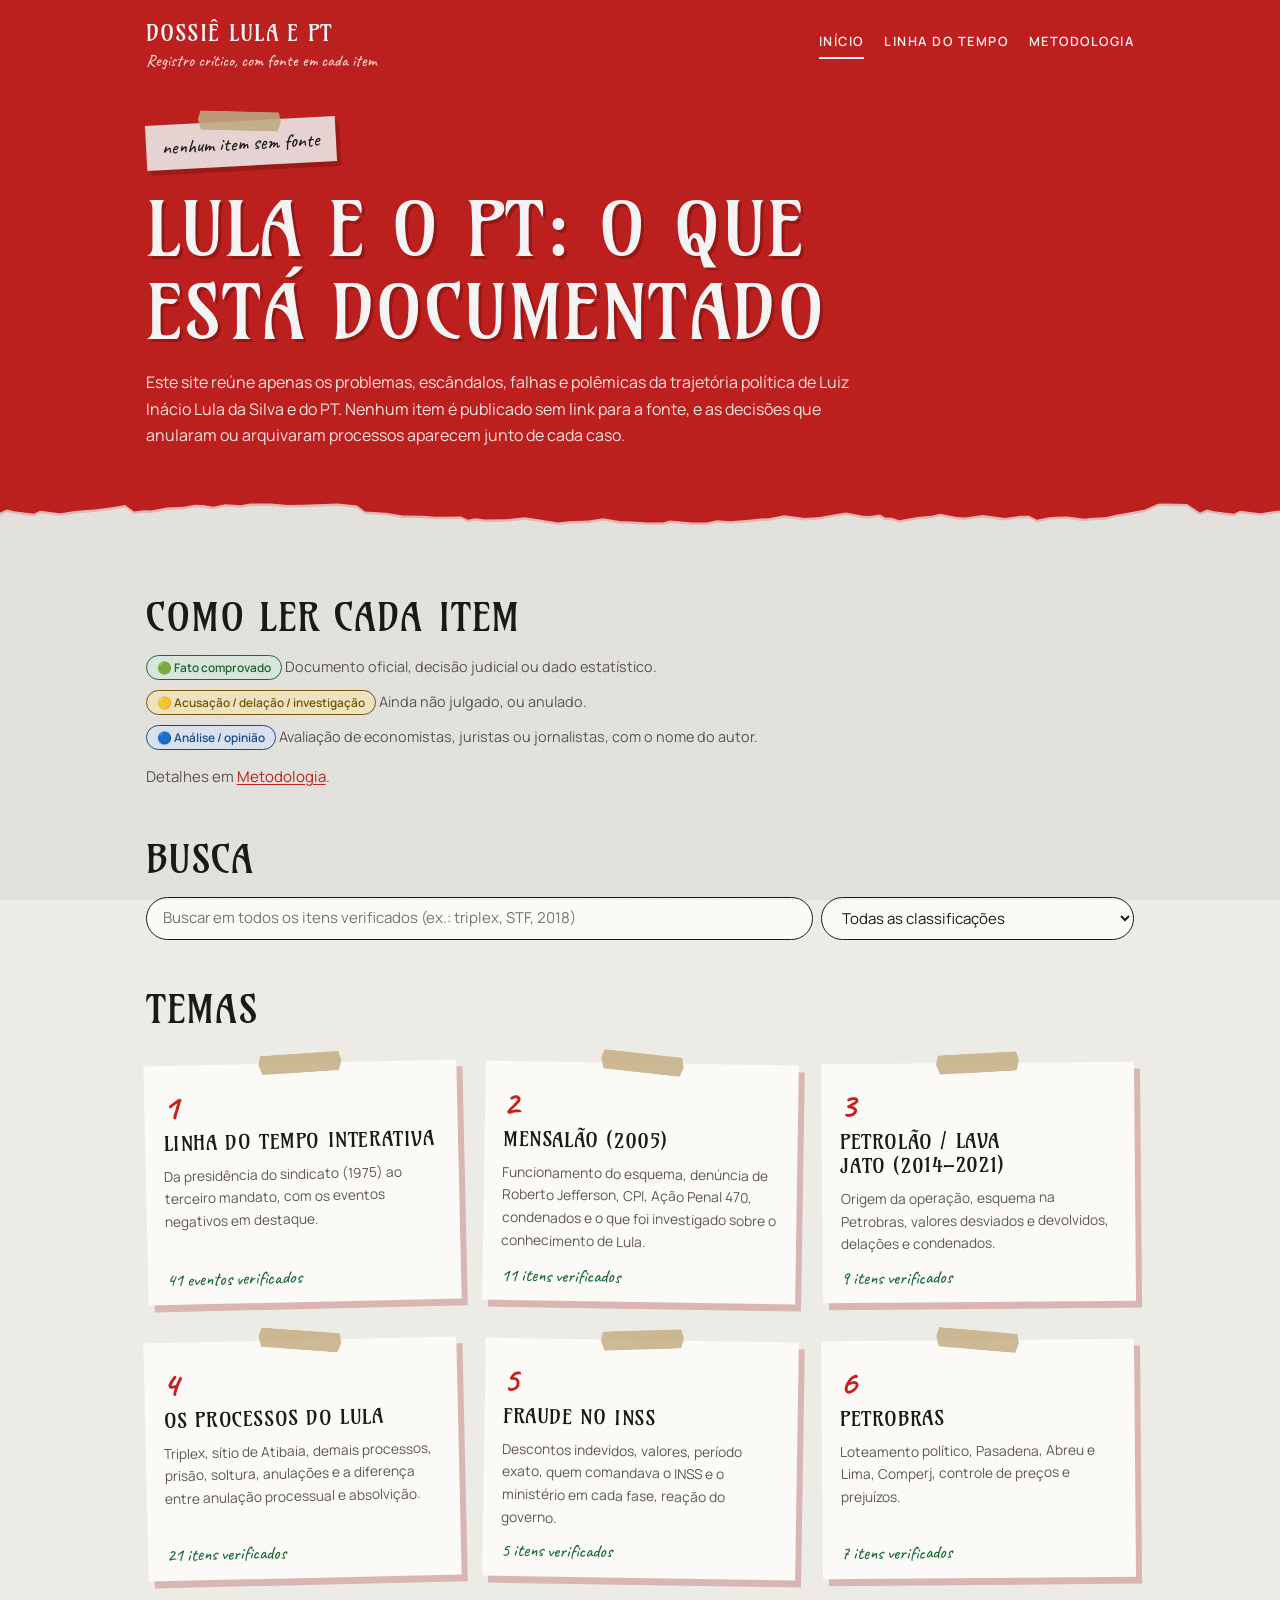
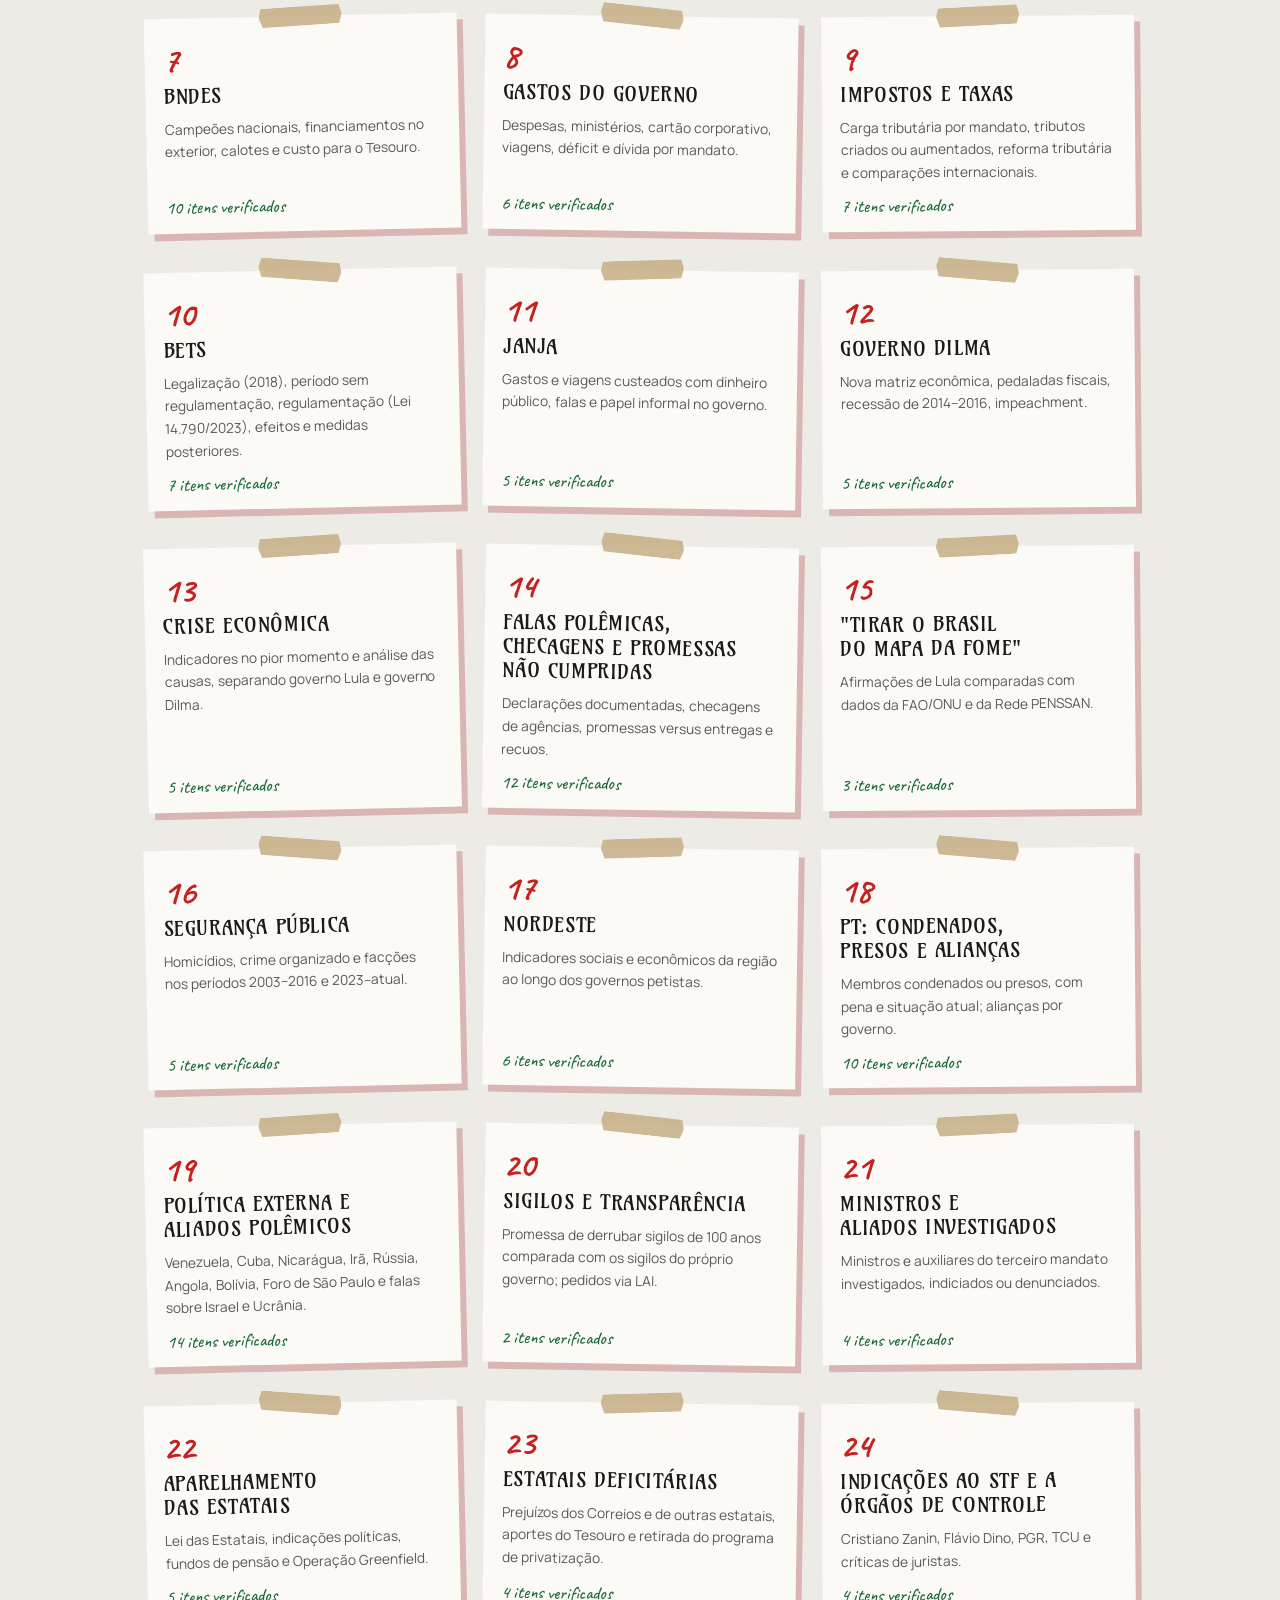
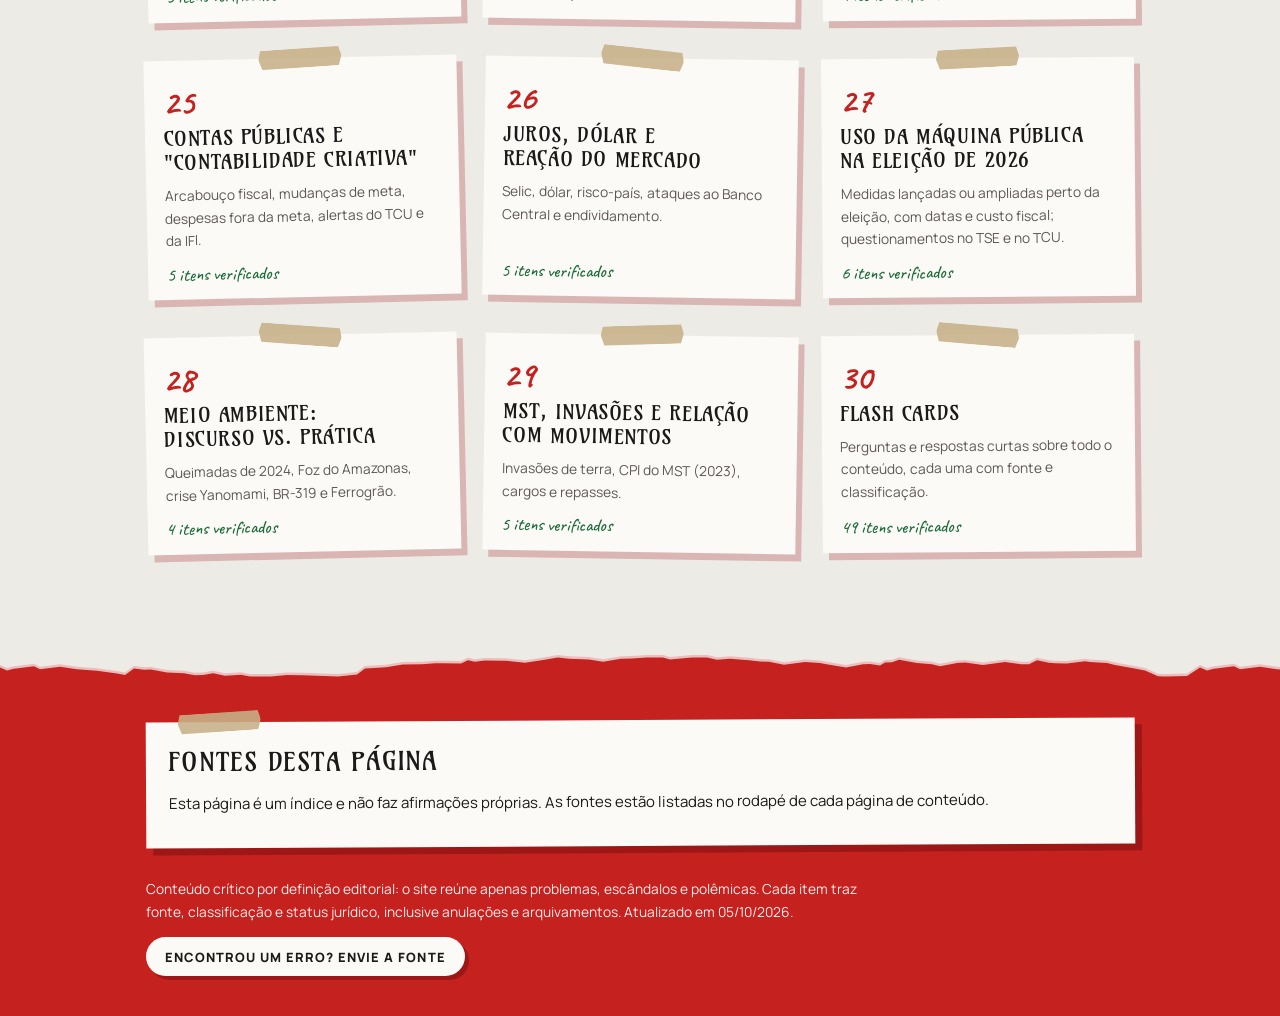
==== index.html @ be092128 "Site Dossiê Lula e PT: conteúdo com fontes e visual de colagem Site estático (HTML, CSS e JS sem bui" ====
<!doctype html>
<html lang="pt-BR">
<head>
  <meta charset="utf-8">
  <meta name="viewport" content="width=device-width, initial-scale=1">
  <title>Dossiê Lula e PT – registro crítico com fontes</title>
  <meta name="description" content="Problemas, escândalos e polêmicas da trajetória de Lula e do PT, com fonte, classificação e status jurídico em cada item.">
  <link rel="stylesheet" href="assets/css/site.css">
</head>
<body>
  <header id="cabecalho"></header>
  <section class="capa"><div class="largura">
    <p class="bilhete">nenhum item sem fonte</p>
    <h1>Lula e o PT: o que está documentado</h1>
    <p class="lide">Este site reúne apenas os problemas, escândalos, falhas e polêmicas da trajetória política de Luiz Inácio Lula da Silva e do PT. Nenhum item é publicado sem link para a fonte, e as decisões que anularam ou arquivaram processos aparecem junto de cada caso.</p>
  </div></section>
  <main class="largura">

    <h2>Como ler cada item</h2>
    <ul class="legenda" id="legenda"></ul>
    <p class="lide">Detalhes em <a href="metodologia.html">Metodologia</a>.</p>

    <h2>Busca</h2>
    <div class="busca-geral">
      <input type="search" id="busca" placeholder="Buscar em todos os itens verificados (ex.: triplex, STF, 2018)" aria-label="Buscar em todos os itens">
      <select id="busca-classificacao" aria-label="Filtrar por classificação"></select>
    </div>
    <div id="resultados" aria-live="polite"></div>

    <h2>Temas</h2>
    <div class="grade-temas" id="temas"></div>
  </main>
  <footer class="rodape"><div class="largura">
    <div id="rodape-fontes">
      <h2>Fontes desta página</h2>
      <p>Esta página é um índice e não faz afirmações próprias. As fontes estão listadas no rodapé de cada página de conteúdo.</p>
    </div>
    <div id="rodape"></div>
  </div></footer>
  <script type="module" src="assets/js/inicio.js"></script>
</body>
</html>
---- assets/css/site.css ----
@import url("https://fonts.googleapis.com/css2?family=Amarante&family=Caveat:wght@500;700&family=Manrope:wght@400;600;800&display=swap");

/* Estética de colagem: papel claro, blocos vermelhos de borda rasgada, cartões presos com fita e anotações à mão. */
:root {
  color-scheme: light;
  --fundo: #ecebe6;
  --papel: #fbfaf6;
  --tinta: #1c1a19;
  --tinta-suave: #5d5855;
  --linha: #cfc9c1;
  --acento: #c4211f;
  --acento-escuro: #9c1716;
  --rosa: #f1dcdb;
  --sombra-rosa: #d9b5b3;
  --fita: #c8b188;
  --fato: #1d6a3a;
  --fato-fundo: #e2f0e5;
  --acusacao: #7a5a00;
  --acusacao-fundo: #f8eecb;
  --analise: #1d4f8f;
  --analise-fundo: #e2ebf7;
  --titulo: "Amarante", "Bodoni MT", Georgia, serif;
  --mao: "Caveat", "Segoe Print", "Bradley Hand", cursive;
  --sans: "Manrope", system-ui, -apple-system, "Segoe UI", Roboto, sans-serif;
  --rasgo: url("data:image/svg+xml,%3Csvg xmlns='http://www.w3.org/2000/svg' viewBox='0 0 1200 30' preserveAspectRatio='none'%3E%3Cpath d='M0,30L0,9.5L7,6.6L14,8.3L34,10.7L40,7.699999999999999L60,10.2L77,7.699999999999999L97,6.300000000000001L117,3.5999999999999996L125,2L134,8.5L144,7.199999999999999L151,7.4L167,4.4L184,3.8L195,1.7000000000000002L203,2L213,3.8L225,1.2000000000000002L241,2.2L250,0.5L255,0.5L271,0.5L287,2.0999999999999996L303,1.7999999999999998L324,0.8999999999999999L338,0.5L357,2.5999999999999996L365,8.6L386,9.8L403,12.4L422,12.7L435,13.8L442,13.7L461,13.4L468,16.7L475,15.3L485,16.6L506,16.2L525,14.2L543,17L558,19.5L569,18.3L589,17.6L603,15.2L621,18.2L632,18.4L647,19.5L663,19.5L670,17.6L692,19.5L707,19.5L717,17.3L730,18.3L749,16.7L760,15.399999999999999L769,15.3L784,12.3L805,15.100000000000001L820,13.899999999999999L828,12.5L846,9.6L863,12.7L870,12.9L880,11.4L885,14.600000000000001L892,14.7L899,17.2L917,14L932,12.8L940,10.7L957,14L965,14.5L983,12.1L1005,15L1021,12.8L1029,12.8L1037,16.8L1049,14.2L1055,13.7L1067,13.4L1085,15.8L1090,14.899999999999999L1107,13.899999999999999L1115,11.9L1132,9L1145,6.4L1158,0.7999999999999998L1165,0.5L1187,1.1L1200,9.5L1200,30Z' fill='%23fff' opacity='.7'/%3E%3Cpath d='M0,30L0,12L7,9.1L14,10.8L34,13.2L40,10.2L60,12.7L77,10.2L97,8.8L117,6.1L125,4.5L134,11L144,9.7L151,9.9L167,6.9L184,6.3L195,4.2L203,4.5L213,6.3L225,3.7L241,4.7L250,3L255,3L271,3L287,4.6L303,4.3L324,3.4L338,3L357,5.1L365,11.1L386,12.3L403,14.9L422,15.2L435,16.3L442,16.2L461,15.9L468,19.2L475,17.8L485,19.1L506,18.7L525,16.7L543,19.5L558,22L569,20.8L589,20.1L603,17.7L621,20.7L632,20.9L647,22L663,22L670,20.1L692,22L707,22L717,19.8L730,20.8L749,19.2L760,17.9L769,17.8L784,14.8L805,17.6L820,16.4L828,15L846,12.1L863,15.2L870,15.4L880,13.9L885,17.1L892,17.2L899,19.7L917,16.5L932,15.3L940,13.2L957,16.5L965,17L983,14.6L1005,17.5L1021,15.3L1029,15.3L1037,19.3L1049,16.7L1055,16.2L1067,15.9L1085,18.3L1090,17.4L1107,16.4L1115,14.4L1132,11.5L1145,8.9L1158,3.3L1165,3L1187,3.6L1200,12L1200,30Z' fill='%23ecebe6'/%3E%3C/svg%3E");
  --grao: url("data:image/svg+xml,%3Csvg xmlns='http://www.w3.org/2000/svg' width='220' height='220'%3E%3Cfilter id='n'%3E%3CfeTurbulence type='fractalNoise' baseFrequency='.9' numOctaves='2' stitchTiles='stitch'/%3E%3CfeColorMatrix values='0 0 0 0 0 0 0 0 0 0 0 0 0 0 0 0 0 0 .5 0'/%3E%3C/filter%3E%3Crect width='220' height='220' filter='url(%23n)' opacity='.16'/%3E%3C/svg%3E");
}

* { box-sizing: border-box; }
html { scroll-behavior: smooth; scroll-padding-top: 14rem; }
body { margin: 0; background: var(--fundo); color: var(--tinta); font: 15px/1.65 var(--sans); overflow-x: hidden; }
/* Grão de papel por cima de tudo, para que as emendas entre blocos não apareçam. */
body::before { content: ""; position: fixed; inset: 0; background: var(--grao); mix-blend-mode: multiply; pointer-events: none; z-index: 50; }
a { color: var(--acento); text-underline-offset: 2px; }
h1, h2, h3 { font-family: var(--titulo); font-weight: 400; line-height: 1.12; text-wrap: balance; }
h1 { font-size: clamp(2.3rem, 7vw, 4.6rem); margin: 0 0 .75rem; text-transform: uppercase; letter-spacing: .02em; }
h2 { font-size: clamp(1.6rem, 3.6vw, 2.4rem); margin: 3rem 0 1rem; text-transform: uppercase; letter-spacing: .03em; }
h3 { font-size: 1.3rem; margin: .4rem 0; line-height: 1.22; }

.largura { max-width: 64rem; margin: 0 auto; padding: 0 1.1rem; }
main.largura { padding-top: 1rem; padding-bottom: 4rem; }
.lide { color: var(--tinta-suave); max-width: 46rem; }

/* Cabeçalho e capa: bloco vermelho com a borda de baixo rasgada */
#cabecalho { background: var(--acento); color: #fff; }
.cabecalho-linha { display: flex; flex-wrap: wrap; align-items: center; justify-content: space-between; gap: .5rem 1.5rem; padding-top: 1rem; padding-bottom: .6rem; }
.marca { font-family: var(--titulo); font-size: 1.35rem; letter-spacing: .06em; text-transform: uppercase; color: #fff; text-decoration: none; }
.marca small { display: block; font: 500 1.05rem/1.1 var(--mao); letter-spacing: 0; text-transform: none; color: #ffe1dd; }
#cabecalho nav { display: flex; flex-wrap: wrap; gap: .25rem 1.25rem; }
#cabecalho nav a { color: #fff; text-decoration: none; font-size: .8rem; font-weight: 600; letter-spacing: .12em; text-transform: uppercase; padding: .25rem 0; border-bottom: 2px solid transparent; }
#cabecalho nav a[aria-current="page"], #cabecalho nav a:hover { border-color: #fff; }

.capa { position: relative; background: var(--acento); color: #fff; padding: 2.2rem 0 4.2rem; }
.capa::after, .rodape::before { content: ""; position: absolute; left: 0; right: 0; height: 30px; background: var(--rasgo) repeat-x 0 0 / 1200px 30px; pointer-events: none; }
.capa::after { bottom: -1px; }
.capa h1 { color: #fff; max-width: 52rem; text-shadow: 3px 3px 0 var(--acento-escuro); }
.capa .lide { color: #ffeceb; font-size: 1rem; }
.capa a { color: #fff; }
.rabisco { font: 500 1.5rem/1.15 var(--mao); color: #ffe1dd; margin: 0 0 .6rem; transform: rotate(-2deg); transform-origin: left; }
main .rabisco { color: var(--acento); }

/* Bilhete preso com fita */
.bilhete { position: relative; display: inline-block; background: var(--rosa); color: var(--tinta); font: 500 1.25rem/1.2 var(--mao); padding: .7rem 1rem .6rem; margin: .4rem 0 1.4rem; transform: rotate(-3deg); box-shadow: 4px 5px 0 rgb(0 0 0 / .18); }
.bilhete::before, .item::before, .cartao-tema::before, #rodape-fontes::before, dialog::before, .status::before {
  content: ""; position: absolute; width: 5.2rem; height: 1.25rem; background: var(--fita); opacity: .88;
  clip-path: polygon(3% 0, 97% 4%, 100% 50%, 96% 100%, 4% 96%, 0 45%); }
.bilhete::before { top: -.65rem; left: 50%; margin-left: -2.6rem; transform: rotate(4deg); }

/* Selos de classificação: etiquetas arredondadas */
.selo { display: inline-block; font-size: .74rem; font-weight: 600; padding: .12rem .65rem; border-radius: 99px; border: 1.5px solid currentColor; white-space: nowrap; }
.selo-fato { color: var(--fato); background: var(--fato-fundo); }
.selo-acusacao { color: var(--acusacao); background: var(--acusacao-fundo); }
.selo-analise { color: var(--analise); background: var(--analise-fundo); }
.legenda { list-style: none; padding: 0; display: grid; gap: .6rem; }
.legenda span:last-child { color: var(--tinta-suave); font-size: .9rem; }

/* Itens: folhas de papel com sombra rosada e fita no canto */
.item { position: relative; background: var(--papel); padding: 1.5rem 1.4rem 1.1rem; margin: 0 0 2.2rem; box-shadow: 7px 7px 0 var(--sombra-rosa); }
.item::before { top: -.6rem; left: 1.6rem; transform: rotate(-5deg); }
.item:nth-child(even)::before { left: auto; right: 2rem; transform: rotate(4deg); }
.item-destaque { border-left: 6px solid var(--acento); }
.item:target { outline: 2px dashed var(--acento); outline-offset: 6px; }
.item-topo { display: flex; flex-wrap: wrap; align-items: center; gap: .3rem .9rem; }
.item-topo time { font: 700 1.55rem/1 var(--mao); color: var(--acento); }
.item p { margin: .55rem 0; }
.status { position: relative; background: var(--rosa); padding: .8rem .95rem .65rem; margin: 1.2rem 0 .8rem !important; font-size: .9rem; transform: rotate(-.35deg); box-shadow: 3px 4px 0 rgb(0 0 0 / .1); }
.status::before { width: 3.4rem; height: 1rem; top: -.5rem; right: 1.2rem; transform: rotate(5deg); }
.status strong { font: 700 1.2rem/1 var(--mao); color: var(--acento); margin-right: .25rem; }
.item-rodape { border-top: 1px dashed var(--linha); margin-top: .9rem; padding-top: .65rem; font-size: .82rem; display: flex; flex-wrap: wrap; gap: .3rem 1.25rem; align-items: baseline; }
.item-fontes { list-style: none; margin: 0; padding: 0; flex: 1 1 100%; overflow-wrap: anywhere; }
.ref { text-decoration: none; font-weight: 800; }
.fonte-data, .verificado { color: var(--tinta-suave); font-size: .82rem; }

/* Filtros */
.filtros { position: sticky; top: 0; z-index: 2; background: var(--fundo); border-bottom: 1.5px dashed var(--tinta); padding: .8rem 0 .55rem; margin-bottom: 2.2rem; }
.filtros-linha { display: flex; flex-wrap: wrap; gap: .5rem 1rem; align-items: center; margin-bottom: .35rem; }
.filtros input[type="search"], .filtros select, .busca-geral input, .busca-geral select, dialog input, dialog textarea {
  font: inherit; color: var(--tinta); background: var(--papel); border: 1.5px solid var(--tinta); border-radius: 99px; padding: .5rem 1rem; }
dialog textarea { border-radius: 12px; }
.filtros input[type="search"] { flex: 1 1 14rem; min-width: 0; }
:is(input, select, textarea, button, a):focus-visible { outline: 2px solid var(--acento); outline-offset: 2px; }
.caixa { font-size: .85rem; white-space: nowrap; }
.caixa input { accent-color: var(--acento); }

/* Linha do tempo: os anos como etiquetas, a linha como barbante */
.anos { display: flex; flex-wrap: wrap; gap: .35rem; padding: .35rem 0 .25rem; }
.anos a { flex: none; font-size: .8rem; font-weight: 600; font-variant-numeric: tabular-nums; text-decoration: none; color: var(--tinta); border: 1.5px solid var(--tinta); border-radius: 99px; padding: .05rem .6rem; }
.anos a:hover { background: var(--acento); border-color: var(--acento); color: #fff; }
.ano { border-left: 1.5px dashed var(--tinta); padding-left: 1.6rem; margin-left: .4rem; }
.ano > h2 { margin: 2rem 0 1.4rem -2.15rem; padding-left: 1.6rem; position: relative; font-size: clamp(2.4rem, 6vw, 3.6rem); color: var(--acento); font-variant-numeric: tabular-nums; }
.ano > h2::before { content: ""; position: absolute; left: 0; top: .32em; width: 1rem; height: 1rem; border-radius: 50%; background: var(--acento); box-shadow: 0 0 0 4px var(--fundo); }
.vazio, .aviso { background: var(--papel); border: 1.5px dashed var(--tinta-suave); padding: 1rem 1.2rem; color: var(--tinta-suave); }

/* Início */
.busca-geral { display: flex; flex-wrap: wrap; gap: .5rem; margin: 1rem 0; }
.busca-geral input { flex: 1 1 16rem; min-width: 0; }
.lista-resultados { padding-left: 1.1rem; }
.lista-resultados li { margin-bottom: .7rem; }
.grade-temas { display: grid; grid-template-columns: repeat(auto-fill, minmax(17rem, 1fr)); gap: 2.4rem 1.6rem; padding-top: 1rem; }
.cartao-tema { position: relative; display: flex; flex-direction: column; background: var(--papel); padding: 1.5rem 1.15rem 1rem; color: var(--tinta); text-decoration: none; box-shadow: 6px 7px 0 var(--sombra-rosa); transition: transform .15s ease, box-shadow .15s ease; }
.cartao-tema::before { top: -.6rem; left: 50%; margin-left: -2.6rem; transform: rotate(-3deg); }
.cartao-tema:nth-child(3n+1) { transform: rotate(-1.3deg); }
.cartao-tema:nth-child(3n+2) { transform: rotate(.9deg); }
.cartao-tema:nth-child(3n) { transform: rotate(-.5deg); }
.cartao-tema:nth-child(even)::before { transform: rotate(5deg); }
.cartao-tema:hover, .cartao-tema:focus-visible { transform: rotate(0) translateY(-3px); box-shadow: 9px 10px 0 var(--acento); }
.cartao-tema .numero { font: 700 2.2rem/1 var(--mao); color: var(--acento); }
.cartao-tema h3 { text-transform: uppercase; letter-spacing: .03em; font-size: 1.25rem; }
.cartao-tema p { margin: .2rem 0 .8rem; font-size: .86rem; color: var(--tinta-suave); flex: 1; }
.situacao { font: 500 1.15rem/1 var(--mao); color: var(--tinta-suave); }
.publicado .situacao { color: var(--fato); }

/* Rodapé: bloco vermelho com a borda de cima rasgada; as fontes ficam numa folha presa com fita */
.rodape { position: relative; background: var(--acento); color: #fff; padding: 4.5rem 0 2.5rem; margin-top: 2rem; }
.rodape::before { top: -1px; transform: scaleY(-1); }
#rodape-fontes { position: relative; background: var(--papel); color: var(--tinta); padding: 1.6rem 1.4rem 1rem; box-shadow: 7px 7px 0 var(--acento-escuro); transform: rotate(-.3deg); }
#rodape-fontes::before { top: -.6rem; left: 2rem; transform: rotate(-4deg); }
#rodape-fontes h2 { margin-top: 0; font-size: 1.6rem; }
.lista-fontes { padding-left: 1.6rem; font-size: .86rem; overflow-wrap: anywhere; }
.lista-fontes li { margin-bottom: .6rem; }
.lista-fontes li::marker { font-weight: 800; color: var(--acento); }
.lista-fontes li:target { background: var(--rosa); }
.fonte-nome { font-weight: 600; }
.rodape-nota { color: #ffeceb; font-size: .86rem; max-width: 46rem; margin-top: 2rem; }

.botao { font: 800 .8rem var(--sans); letter-spacing: .08em; text-transform: uppercase; color: var(--tinta); background: var(--papel); border: 0; border-radius: 99px; padding: .65rem 1.2rem; cursor: pointer; box-shadow: 4px 4px 0 var(--acento-escuro); }
.botao:hover { background: var(--rosa); }
.link-botao { font: 700 1.1rem/1 var(--mao); color: var(--acento); background: none; border: 0; padding: 0; text-decoration: underline; text-underline-offset: 3px; cursor: pointer; }

dialog { width: min(32rem, calc(100vw - 2rem)); background: var(--papel); color: var(--tinta); border: 0; padding: 1.8rem 1.4rem 1.2rem; box-shadow: 8px 8px 0 var(--sombra-rosa); overflow: visible; }
dialog::before { top: -.6rem; left: 50%; margin-left: -2.6rem; transform: rotate(-3deg); }
dialog::backdrop { background: rgb(60 10 10 / .55); }
dialog h2 { margin-top: 0; }
dialog label { display: block; margin: .75rem 0; font-size: .9rem; }
dialog input, dialog textarea { display: block; width: 100%; margin-top: .25rem; }
dialog output { display: block; white-space: pre-wrap; overflow-wrap: anywhere; font-size: .85rem; color: var(--tinta-suave); }
dialog .botao { color: #fff; background: var(--acento); }
.dialogo-acoes { display: flex; gap: 1rem; align-items: center; margin-top: 1rem; }

table { border-collapse: collapse; width: 100%; font-size: .92rem; background: var(--papel); box-shadow: 6px 6px 0 var(--sombra-rosa); }
th, td { text-align: left; vertical-align: top; border-bottom: 1px dashed var(--linha); padding: .7rem .9rem; }
th { font: 700 1.25rem/1 var(--mao); color: var(--acento); }
code { background: var(--papel); border: 1px solid var(--linha); border-radius: 3px; padding: 0 .25rem; font-size: .88em; }

/* Gráficos e flash cards */
.grafico { margin: 1rem 0; }
.grafico figcaption { font: 700 1.25rem/1.15 var(--mao); color: var(--acento); margin-bottom: .3rem; }
.grafico svg { width: 100%; max-width: 32rem; height: auto; display: block; }
.grafico text { font: 600 10px var(--sans); fill: var(--tinta-suave); }
.grafico line { stroke: var(--tinta); stroke-dasharray: 3 3; }
.barra { fill: var(--tinta); }
.barra-neg { fill: var(--acento); }
details summary { cursor: pointer; font: 700 1.25rem/1 var(--mao); color: var(--acento); margin: .5rem 0; }
details[open] > p { background: var(--rosa); padding: .7rem .9rem; }

@media (max-width: 40rem) {
  .filtros { position: static; }
  html { scroll-padding-top: 1rem; }
  .capa { padding-bottom: 3.4rem; }
  .cartao-tema:nth-child(n) { transform: none; }
  .item { padding: 1.4rem 1rem 1rem; box-shadow: 5px 5px 0 var(--sombra-rosa); }
  .ano { padding-left: 1.1rem; }
  .ano > h2 { margin-left: -1.65rem; padding-left: 1.4rem; }
}
@media (prefers-reduced-motion: reduce) {
  html { scroll-behavior: auto; }
  .cartao-tema { transition: none; }
}
@media print {
  body::before, .capa::after, .rodape::before { display: none; }
  #cabecalho, .capa, .rodape { background: none; color: #000; }
  .capa h1 { color: #000; text-shadow: none; }
}
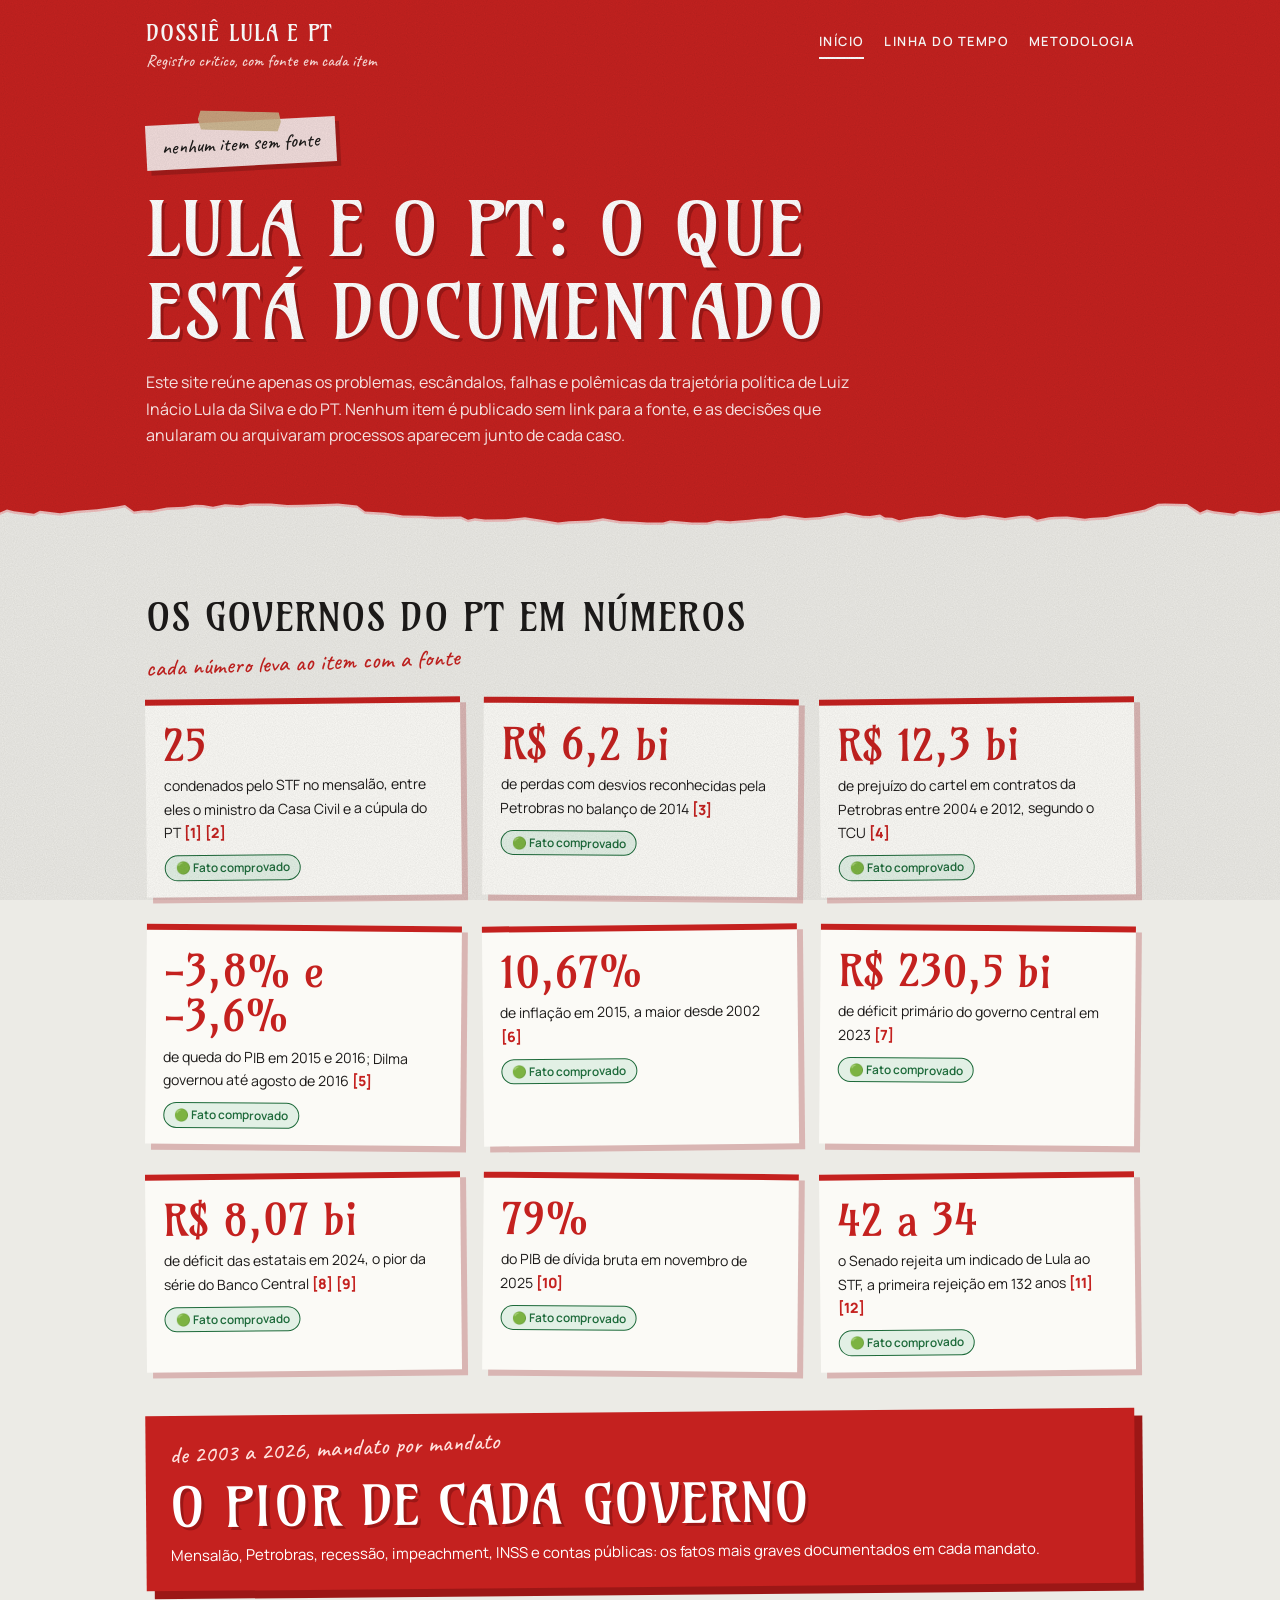
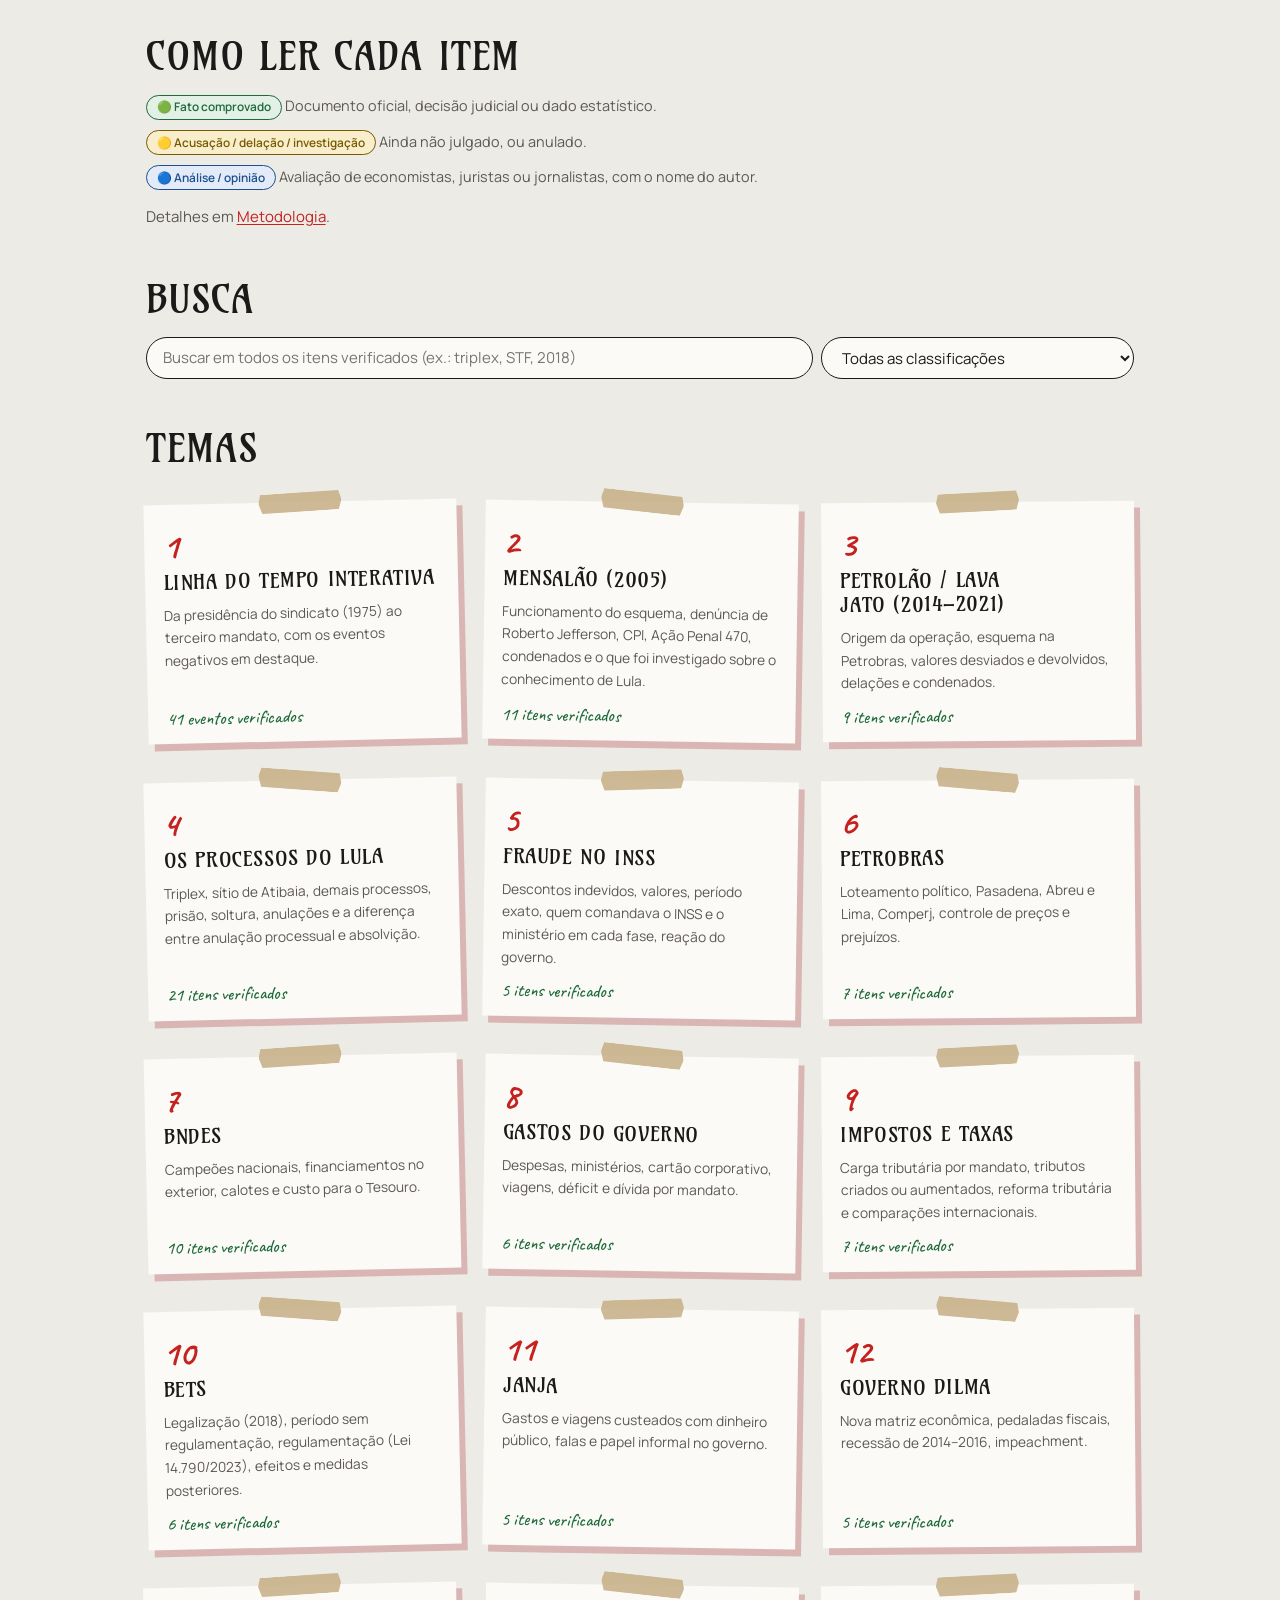
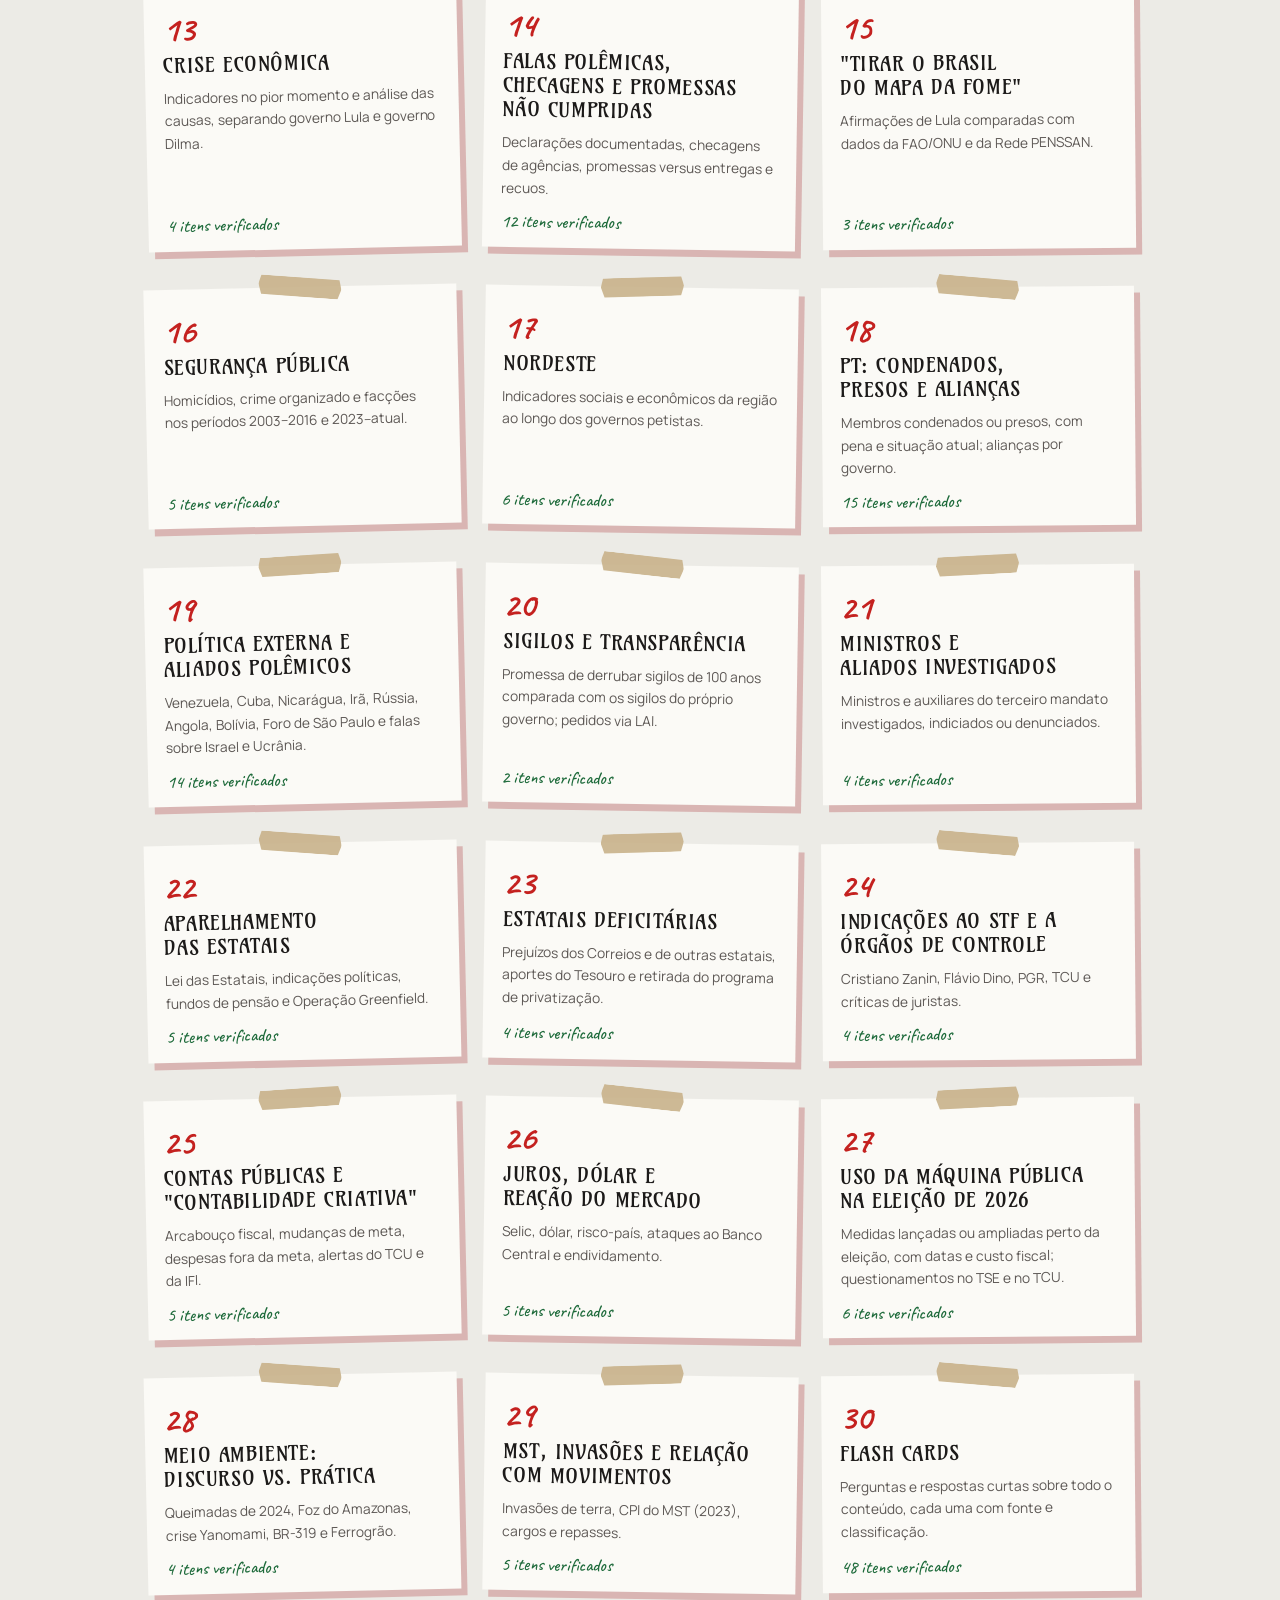
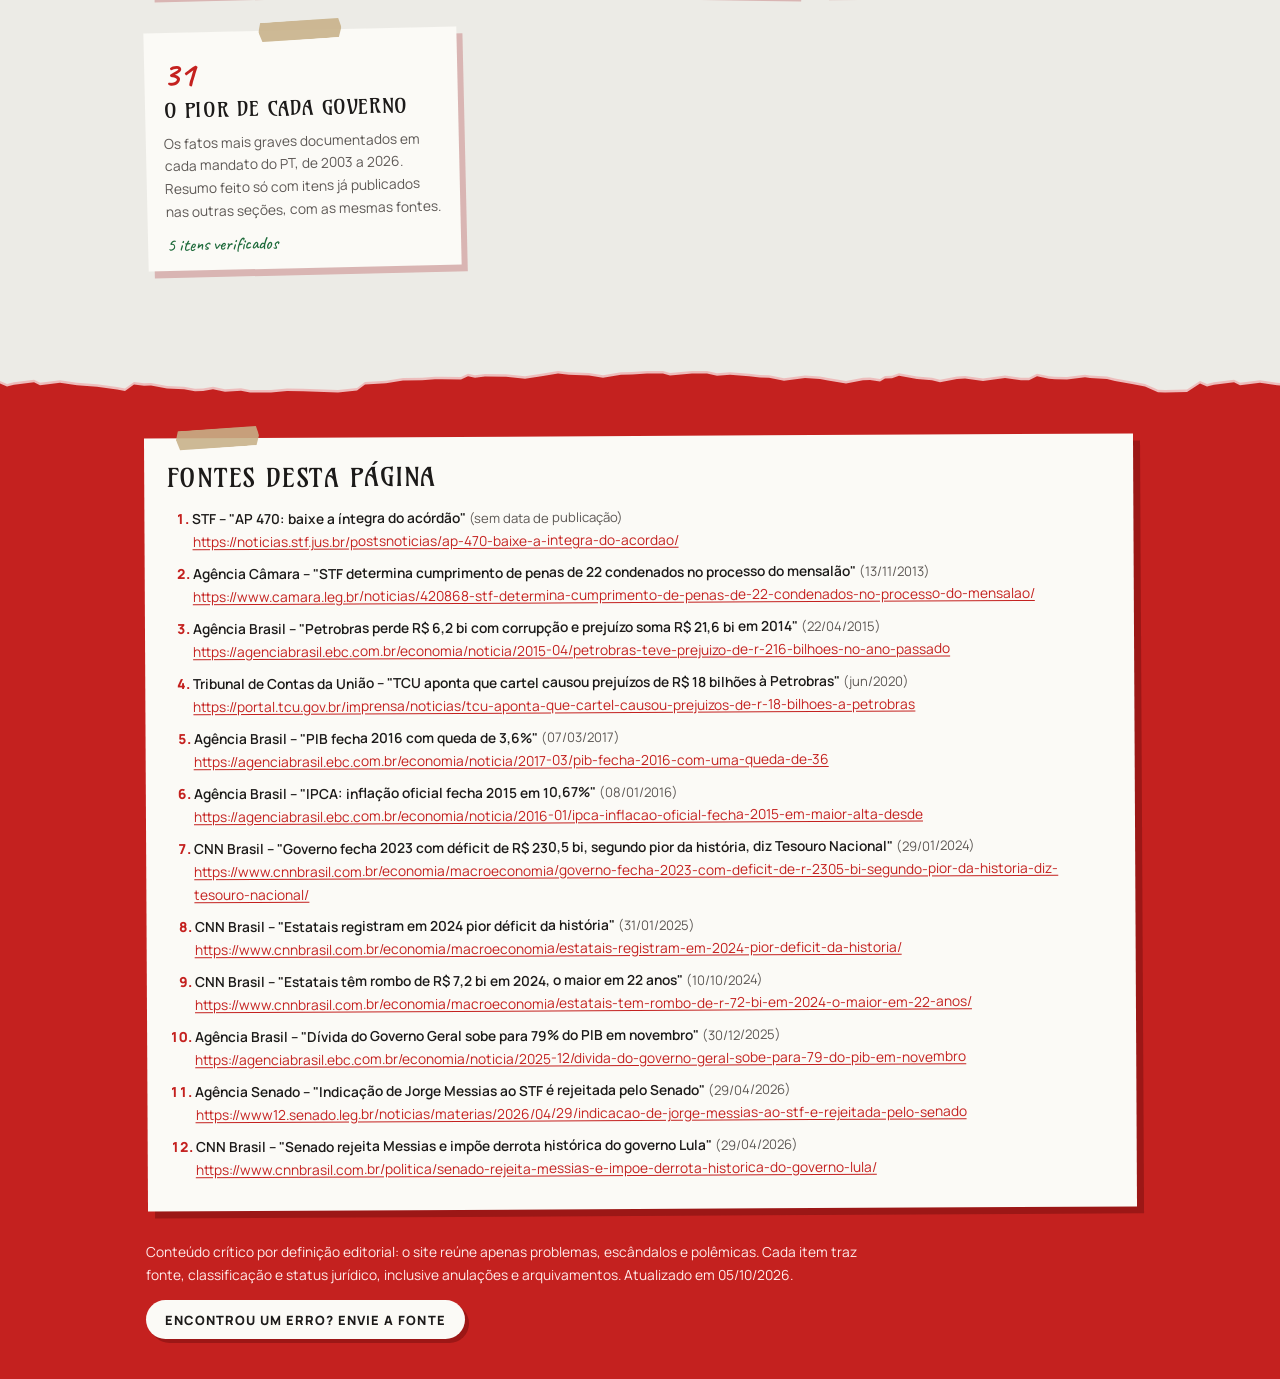
==== commit 0efa2a10: "Números na página inicial, seção "O pior de cada governo" e mais condenados do PT Página inicial gan" ====
--- a/index.html
+++ b/index.html
@@ -16,6 +16,15 @@
   </div></section>
   <main class="largura">
 
+    <h2>Os governos do PT em números</h2>
+    <p class="rabisco">cada número leva ao item com a fonte</p>
+    <div class="grade-numeros" id="destaques"></div>
+    <a class="faixa-pior" href="tema.html?id=pior-de-cada-governo">
+      <span class="rabisco">de 2003 a 2026, mandato por mandato</span>
+      <strong>O pior de cada governo</strong>
+      <span>Mensalão, Petrobras, recessão, impeachment, INSS e contas públicas: os fatos mais graves documentados em cada mandato.</span>
+    </a>
+
     <h2>Como ler cada item</h2>
     <ul class="legenda" id="legenda"></ul>
     <p class="lide">Detalhes em <a href="metodologia.html">Metodologia</a>.</p>
@@ -33,7 +42,7 @@
   <footer class="rodape"><div class="largura">
     <div id="rodape-fontes">
       <h2>Fontes desta página</h2>
-      <p>Esta página é um índice e não faz afirmações próprias. As fontes estão listadas no rodapé de cada página de conteúdo.</p>
+      <p>As fontes dos números desta página aparecem aqui quando os dados terminam de carregar.</p>
     </div>
     <div id="rodape"></div>
   </div></footer>
--- a/assets/css/site.css
+++ b/assets/css/site.css
@@ -130,6 +130,19 @@
 .situacao { font: 500 1.15rem/1 var(--mao); color: var(--tinta-suave); }
 .publicado .situacao { color: var(--fato); }
 
+/* Números em destaque e chamada para o resumo por governo */
+.grade-numeros { display: grid; grid-template-columns: repeat(auto-fill, minmax(15rem, 1fr)); gap: 1.8rem 1.4rem; margin: 1rem 0 2.6rem; }
+.cartao-numero { background: var(--papel); padding: 1.1rem 1.1rem 1rem; box-shadow: 6px 6px 0 var(--sombra-rosa); border-top: 6px solid var(--acento); }
+.cartao-numero:nth-child(odd) { transform: rotate(-.6deg); }
+.cartao-numero:nth-child(even) { transform: rotate(.5deg); }
+.cartao-numero .numero { display: block; font: 400 clamp(2rem, 4.5vw, 2.7rem)/1.05 var(--titulo); color: var(--acento); text-decoration: none; }
+.cartao-numero .numero:hover { text-decoration: underline; }
+.cartao-numero p { margin: .4rem 0 .7rem; font-size: .88rem; }
+.faixa-pior { position: relative; display: block; background: var(--acento); color: #fff; text-decoration: none; padding: 1.6rem 1.5rem 1.4rem; box-shadow: 8px 8px 0 var(--acento-escuro); transform: rotate(-.5deg); transition: transform .15s ease; }
+.faixa-pior:hover, .faixa-pior:focus-visible { transform: rotate(0) translateY(-3px); }
+.faixa-pior strong { display: block; font: 400 clamp(2rem, 5.5vw, 3.4rem)/1.05 var(--titulo); text-transform: uppercase; letter-spacing: .02em; text-shadow: 3px 3px 0 var(--acento-escuro); margin-bottom: .5rem; }
+.faixa-pior .rabisco { display: block; color: #ffe1dd; }
+
 /* Rodapé: bloco vermelho com a borda de cima rasgada; as fontes ficam numa folha presa com fita */
 .rodape { position: relative; background: var(--acento); color: #fff; padding: 4.5rem 0 2.5rem; margin-top: 2rem; }
 .rodape::before { top: -1px; transform: scaleY(-1); }
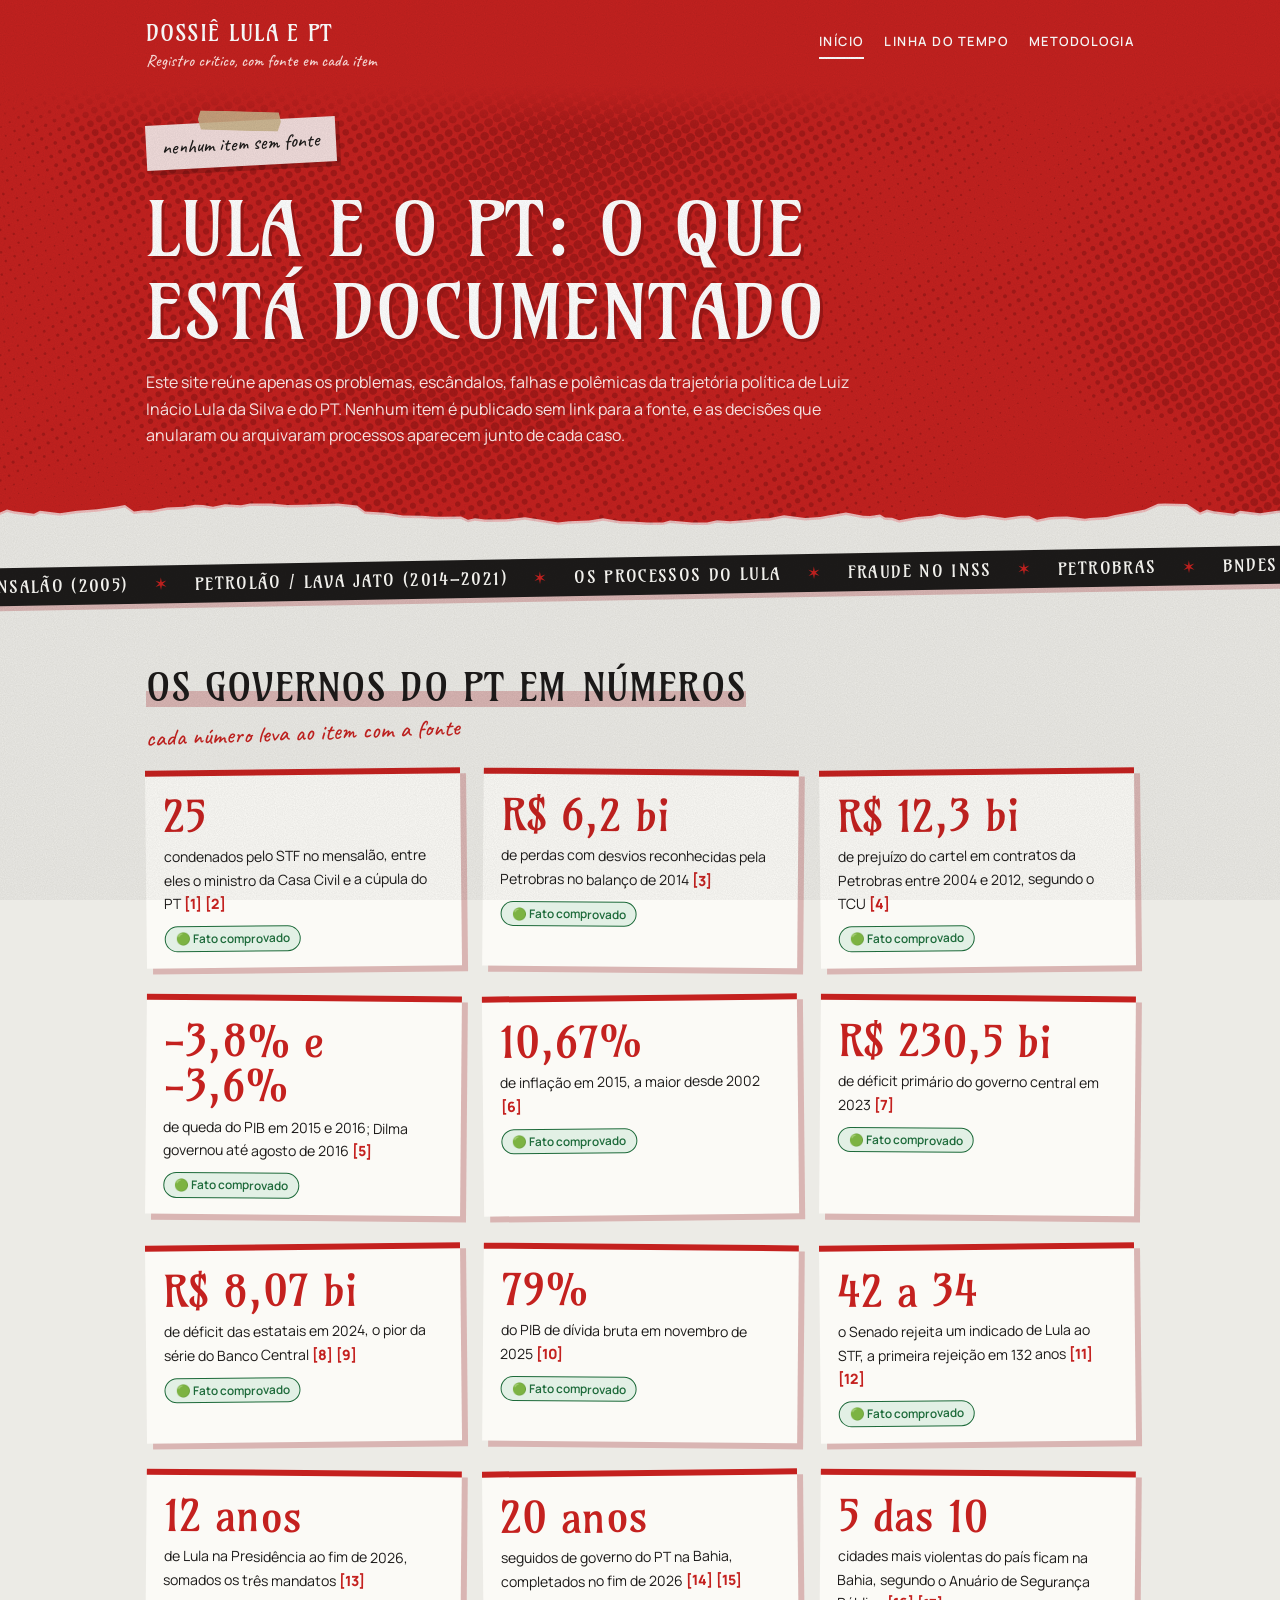
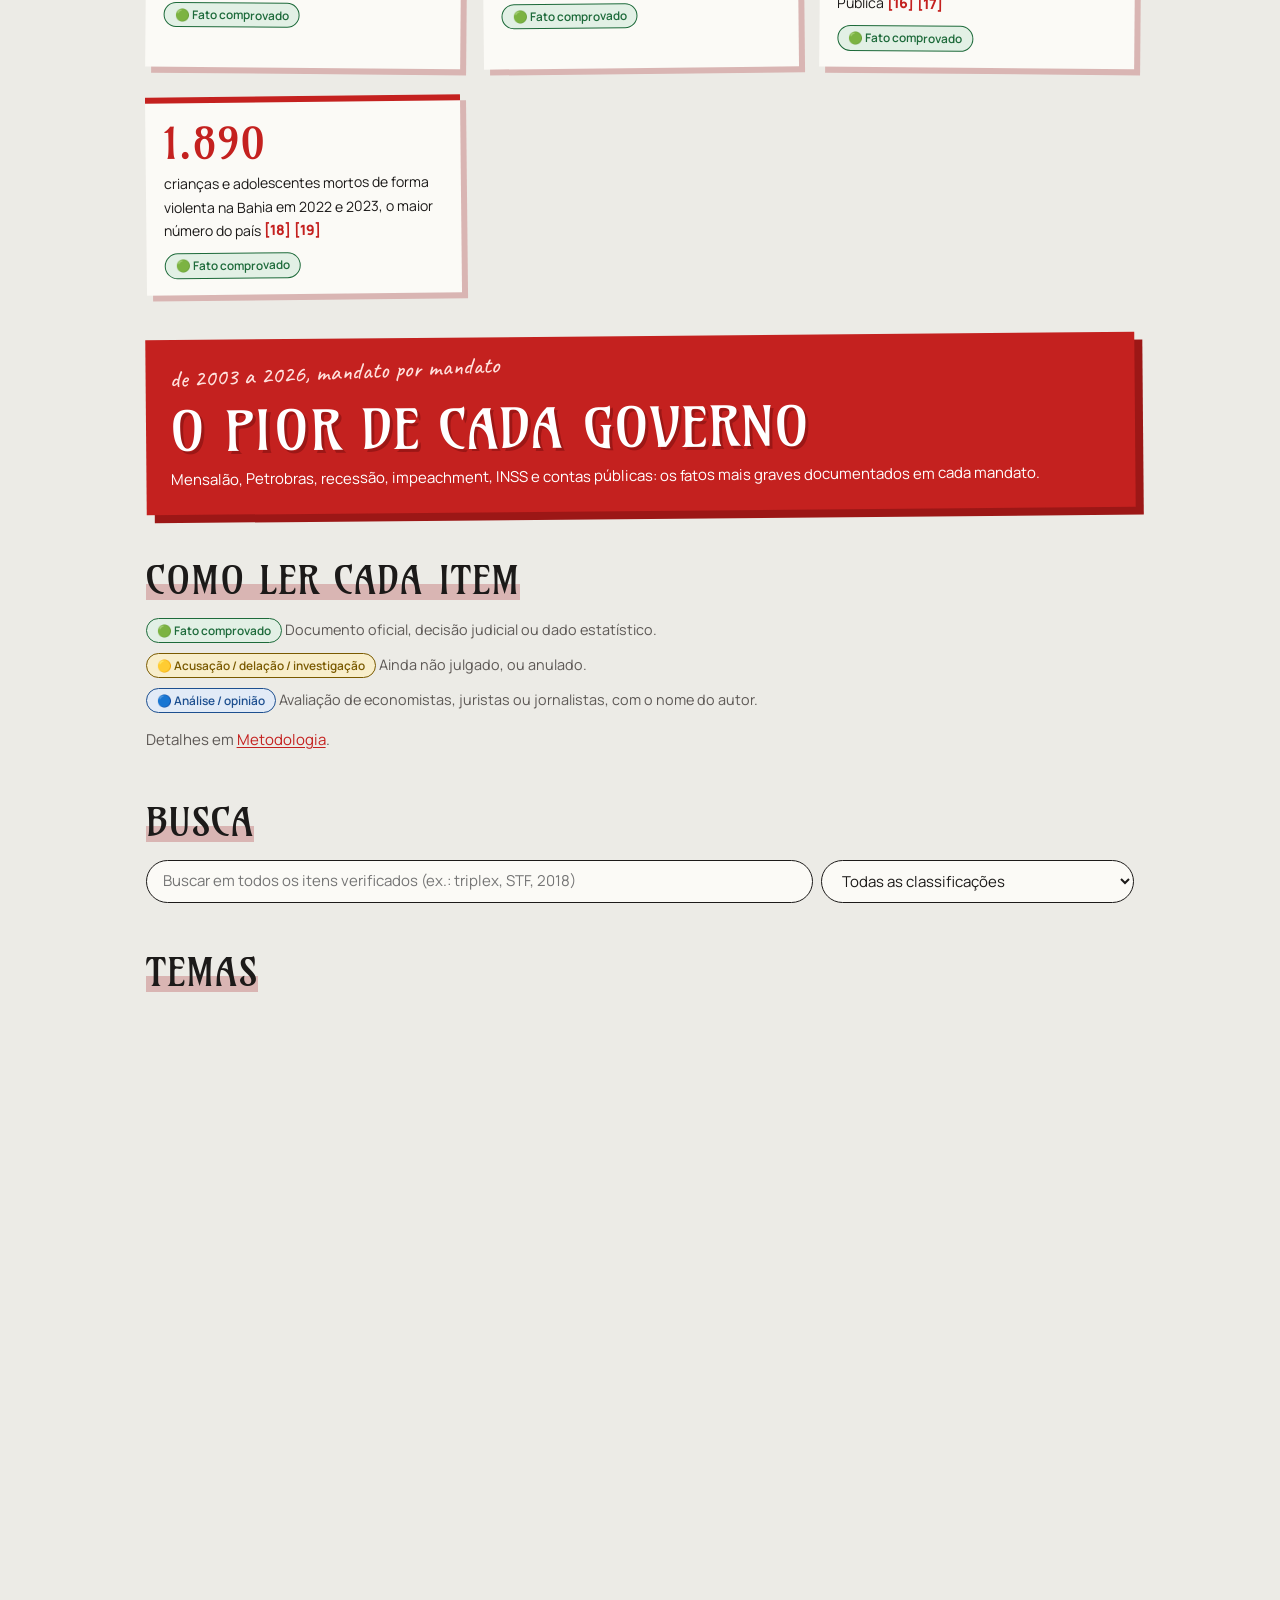
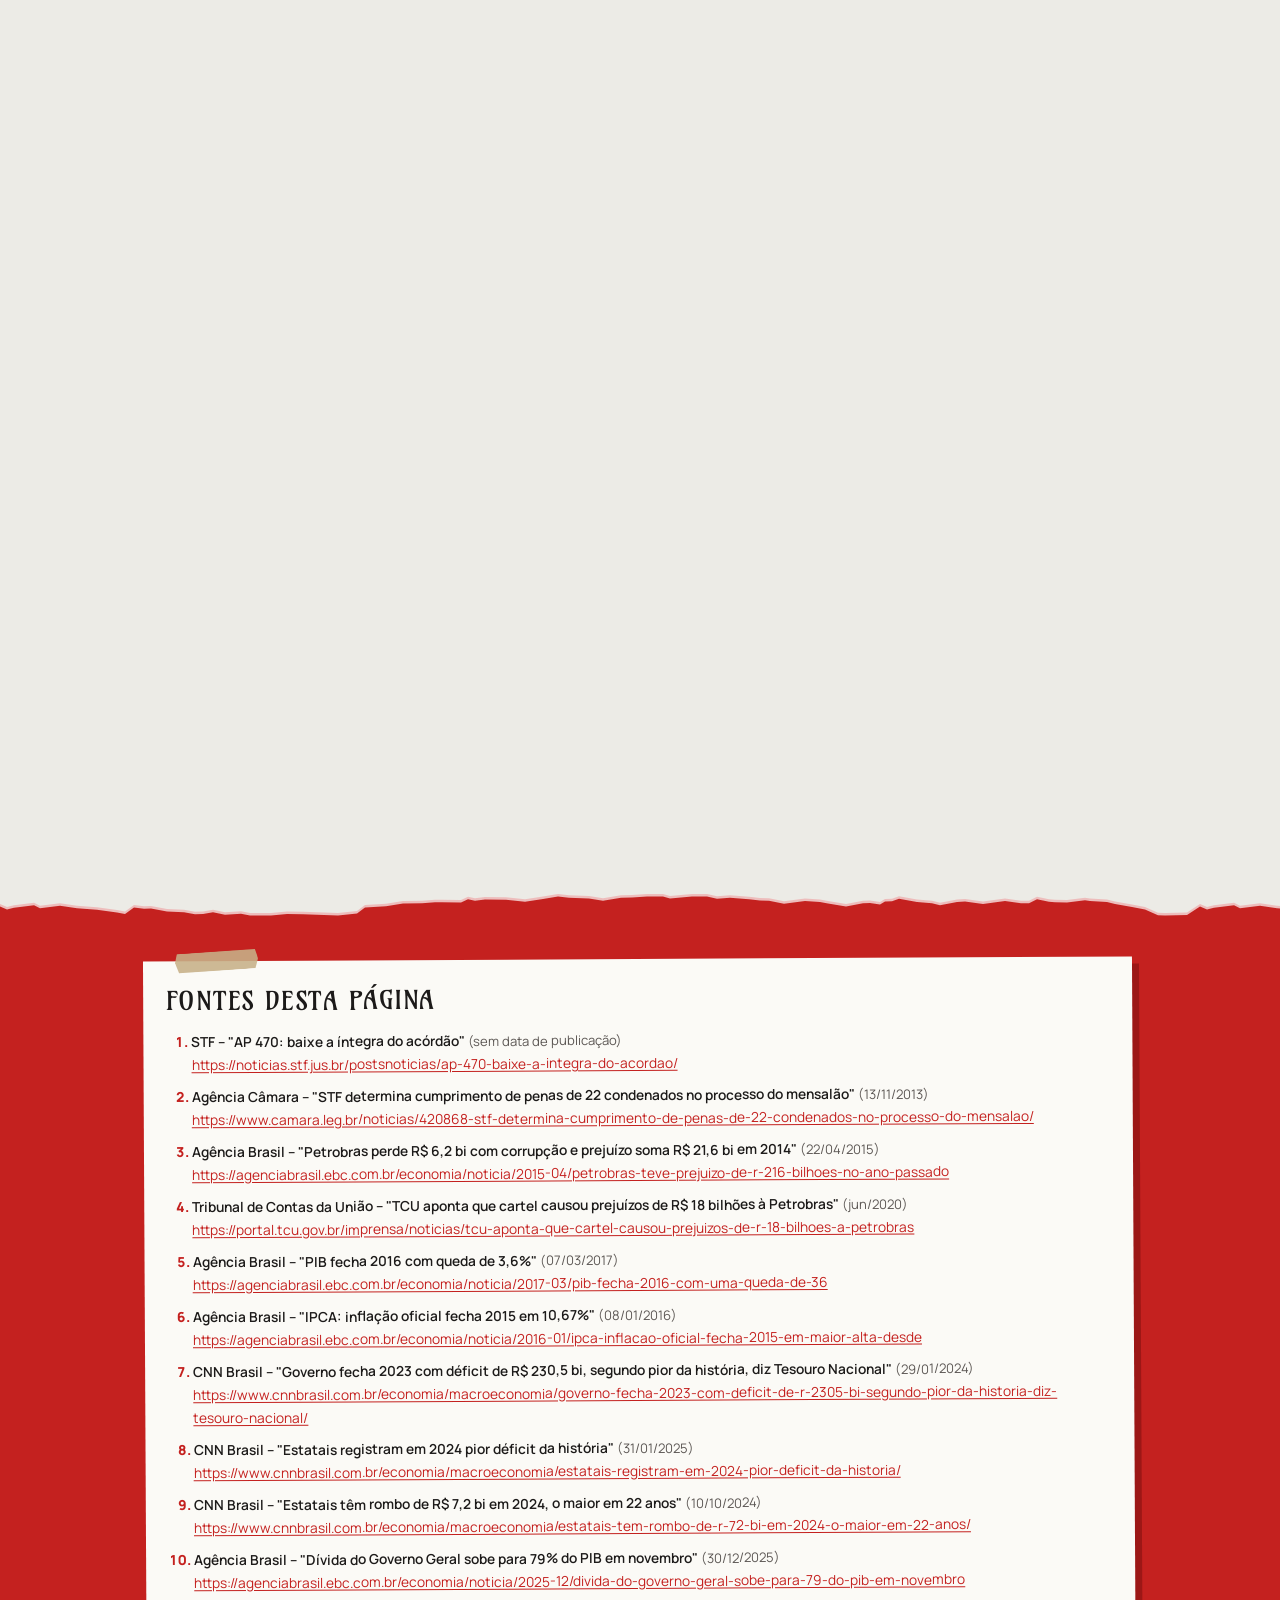
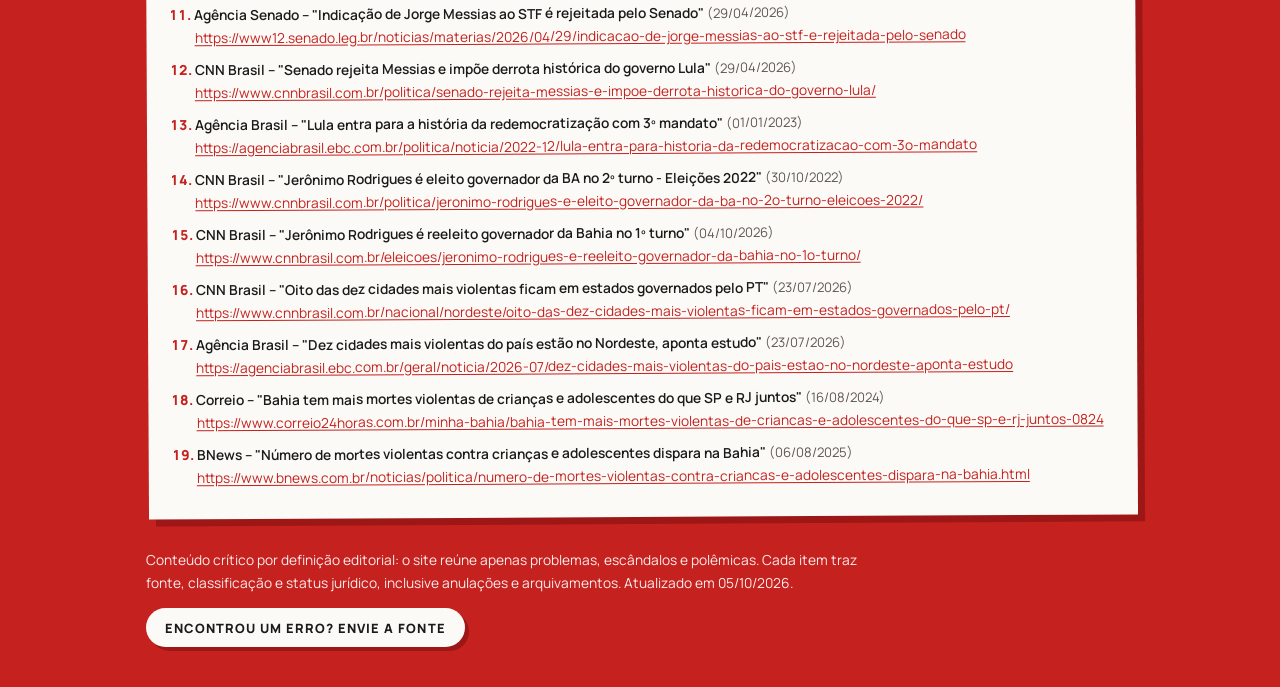
==== commit 7e2f11bf: "Efeitos visuais, letreiro de temas e itens sobre Bahia e os 12 anos de Lula - efeitos.js: retícula a" ====
--- a/index.html
+++ b/index.html
@@ -14,6 +14,7 @@
     <h1>Lula e o PT: o que está documentado</h1>
     <p class="lide">Este site reúne apenas os problemas, escândalos, falhas e polêmicas da trajetória política de Luiz Inácio Lula da Silva e do PT. Nenhum item é publicado sem link para a fonte, e as decisões que anularam ou arquivaram processos aparecem junto de cada caso.</p>
   </div></section>
+  <div class="letreiro" aria-hidden="true"><div class="letreiro-tira"><div class="letreiro-faixa" id="letreiro"></div></div></div>
   <main class="largura">
 
     <h2>Os governos do PT em números</h2>
@@ -47,5 +48,5 @@
     <div id="rodape"></div>
   </div></footer>
   <script type="module" src="assets/js/inicio.js"></script>
-</body>
+  <script type="module" src="assets/js/efeitos.js"></script></body>
 </html>
--- a/assets/css/site.css
+++ b/assets/css/site.css
@@ -186,6 +186,54 @@
 details summary { cursor: pointer; font: 700 1.25rem/1 var(--mao); color: var(--acento); margin: .5rem 0; }
 details[open] > p { background: var(--rosa); padding: .7rem .9rem; }
 
+/* Efeitos (assets/js/efeitos.js). As classes abaixo só existem quando o script roda. */
+.capa-trama { position: absolute; inset: 0; width: 100%; height: 100%; display: block; animation: surgir 1.2s ease both; }
+.capa > .largura { position: relative; z-index: 1; }
+@keyframes surgir { from { opacity: 0; } }
+
+.progresso { position: fixed; inset: 0 0 auto 0; height: 4px; background: var(--tinta); transform: scaleX(0); transform-origin: 0 50%; z-index: 60; pointer-events: none; }
+
+.palavra { display: inline-block; animation: carimbo .55s cubic-bezier(.2, 1.3, .4, 1) both; animation-delay: calc(var(--i) * 90ms + 120ms); }
+@keyframes carimbo { from { opacity: 0; scale: 1.6; rotate: -5deg; filter: blur(6px); } }
+
+/* Folha colada: cai girando, assenta, e só então a fita gruda. */
+.colar { opacity: 0; translate: 0 28px; rotate: -2.5deg; scale: 1.04; }
+.colar:nth-child(even) { rotate: 2deg; }
+.colar::before { opacity: 0; scale: 1.5; }
+.colar.colado { opacity: 1; translate: 0 0; rotate: 0deg; scale: 1;
+  transition: opacity .4s ease var(--atraso, 0ms), translate .65s cubic-bezier(.2, .9, .25, 1.2) var(--atraso, 0ms), rotate .65s cubic-bezier(.2, .9, .25, 1.2) var(--atraso, 0ms), scale .65s ease var(--atraso, 0ms), transform .15s ease, box-shadow .15s ease; }
+.colar.colado::before { opacity: .88; scale: 1; transition: opacity .2s ease, scale .3s cubic-bezier(.2, 1.4, .4, 1); transition-delay: calc(var(--atraso, 0ms) + .45s); }
+
+/* Grifo de marca-texto que atravessa o título da seção */
+.grifo { background: linear-gradient(transparent 58%, var(--sombra-rosa) 58% 92%, transparent 92%) no-repeat 0 0 / 0% 100%; transition: background-size .9s cubic-bezier(.3, .7, .2, 1) .15s; }
+.visto > .grifo { background-size: 100% 100%; }
+
+.grafico.crescer rect { transform: scaleY(0); transform-box: fill-box; transform-origin: 50% 100%; transition: transform .7s cubic-bezier(.2, .9, .25, 1.1); }
+.grafico.crescer .barra-neg { transform-origin: 50% 0; }
+.grafico.crescer.visto rect { transform: none; }
+
+/* Luz que segue o ponteiro; o cartão de tema também inclina */
+.cartao-tema::after { content: ""; position: absolute; inset: 0; background: radial-gradient(15rem circle at var(--mx, 50%) var(--my, 50%), rgb(196 33 31 / .13), transparent 62%); opacity: 0; transition: opacity .25s ease; pointer-events: none; }
+.cartao-tema.inclinado { transform: perspective(900px) rotateX(var(--rx, 0deg)) rotateY(var(--ry, 0deg)) translateY(-3px); box-shadow: 9px 10px 0 var(--acento); }
+.cartao-tema.inclinado::after { opacity: 1; }
+.faixa-pior.inclinado { background-image: radial-gradient(20rem circle at var(--mx, 50%) var(--my, 50%), rgb(255 255 255 / .2), transparent 65%); }
+
+/* Letreiro com os temas, numa tira escura logo abaixo da capa */
+.letreiro { overflow: hidden; padding: 1.6rem 0; margin-bottom: -1.2rem; }
+.letreiro-tira { min-height: 2.4rem; background: var(--tinta); color: var(--papel); margin: 0 -2%; padding: .7rem 0 .6rem; transform: rotate(-1deg); box-shadow: 0 5px 0 var(--sombra-rosa); }
+.letreiro-faixa { display: flex; width: max-content; animation: letreiro 110s linear infinite; }
+.letreiro:hover .letreiro-faixa { animation-play-state: paused; }
+.letreiro span { font: 400 1.05rem/1 var(--titulo); text-transform: uppercase; letter-spacing: .08em; white-space: nowrap; }
+.letreiro span::after { content: "✶"; color: var(--acento); margin: 0 1.6rem; }
+@keyframes letreiro { to { transform: translateX(-50%); } }
+
+/* Troca de página com transição */
+@view-transition { navigation: auto; }
+::view-transition-old(root) { animation: .22s ease both sair; }
+::view-transition-new(root) { animation: .38s ease both entrar; }
+@keyframes sair { to { opacity: 0; translate: 0 -10px; } }
+@keyframes entrar { from { opacity: 0; translate: 0 14px; } }
+
 @media (max-width: 40rem) {
   .filtros { position: static; }
   html { scroll-padding-top: 1rem; }
@@ -198,9 +246,12 @@
 @media (prefers-reduced-motion: reduce) {
   html { scroll-behavior: auto; }
   .cartao-tema { transition: none; }
+  .capa-trama, .letreiro-faixa { animation: none; }
+  ::view-transition-old(root), ::view-transition-new(root) { animation: none; }
 }
 @media print {
-  body::before, .capa::after, .rodape::before { display: none; }
+  body::before, .capa::after, .rodape::before, .capa-trama, .progresso, .letreiro { display: none; }
+  .colar { opacity: 1; translate: none; rotate: none; scale: none; }
   #cabecalho, .capa, .rodape { background: none; color: #000; }
   .capa h1 { color: #000; text-shadow: none; }
 }
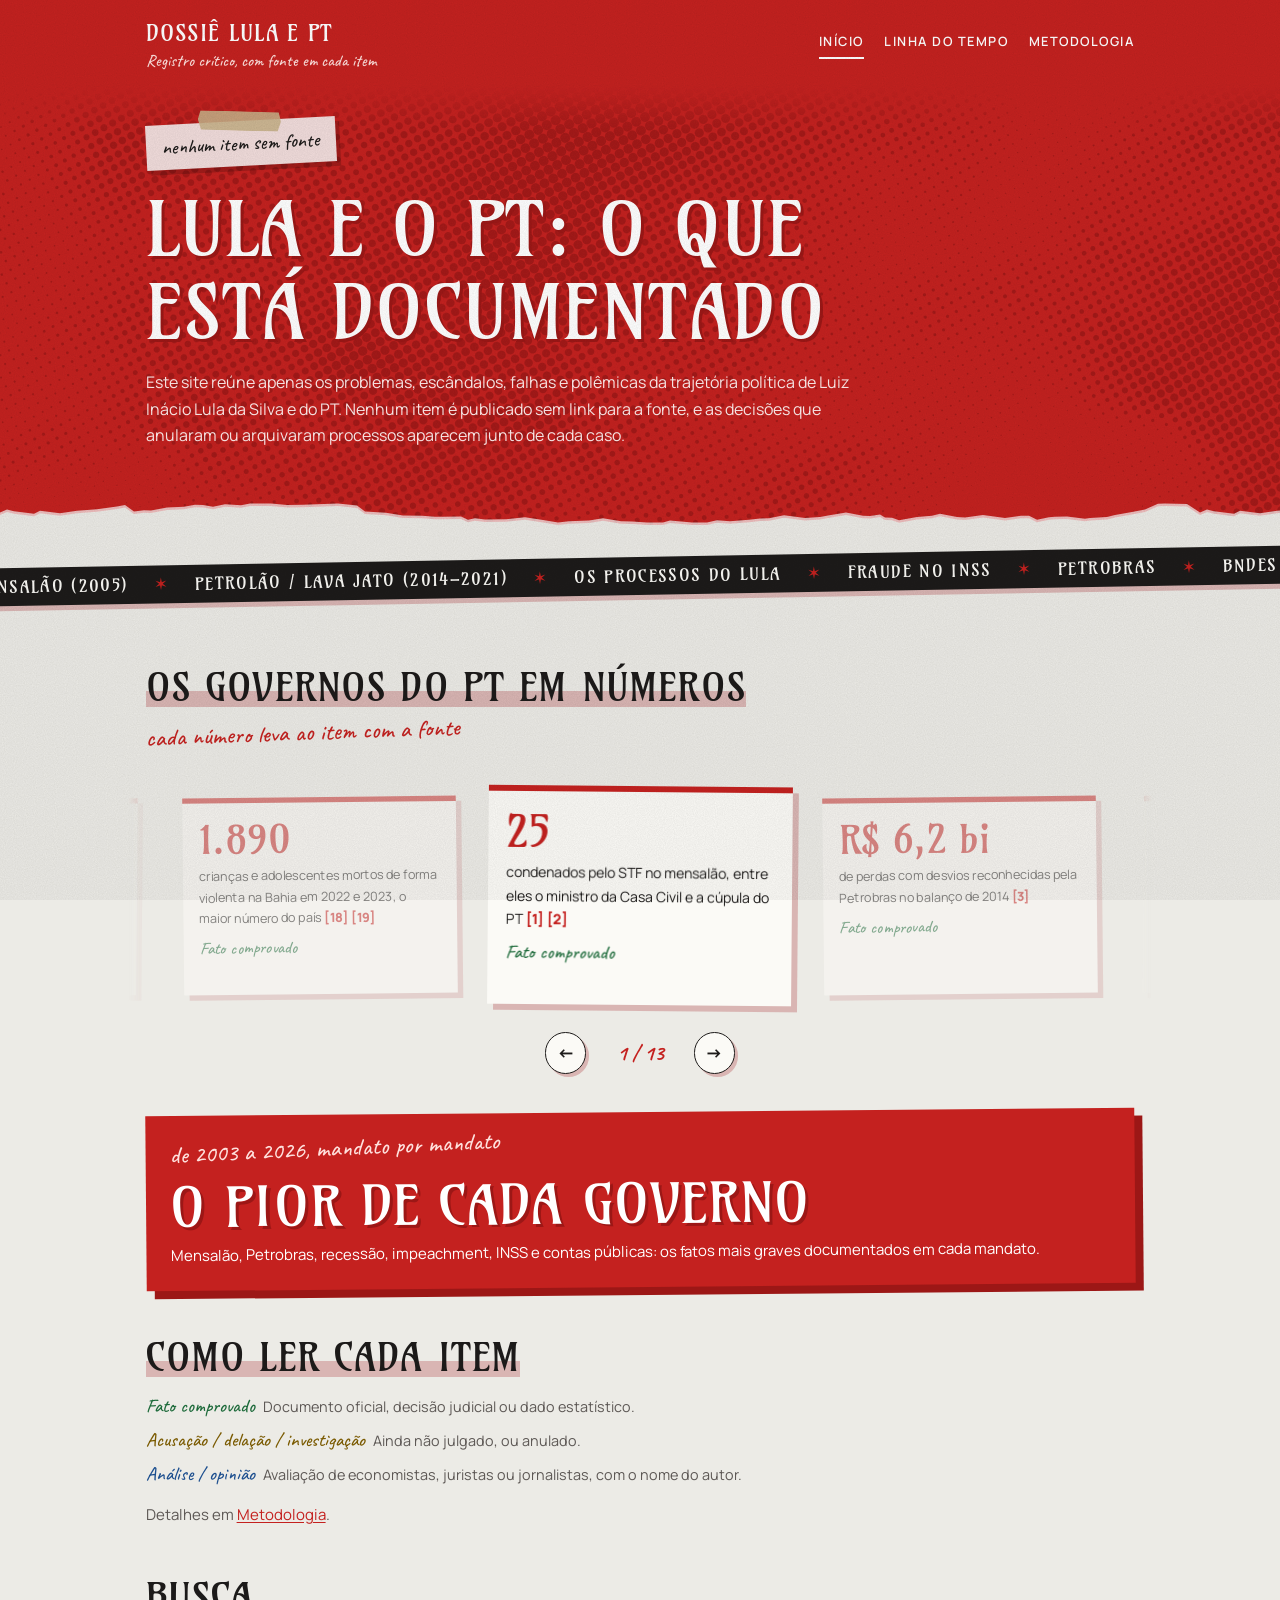
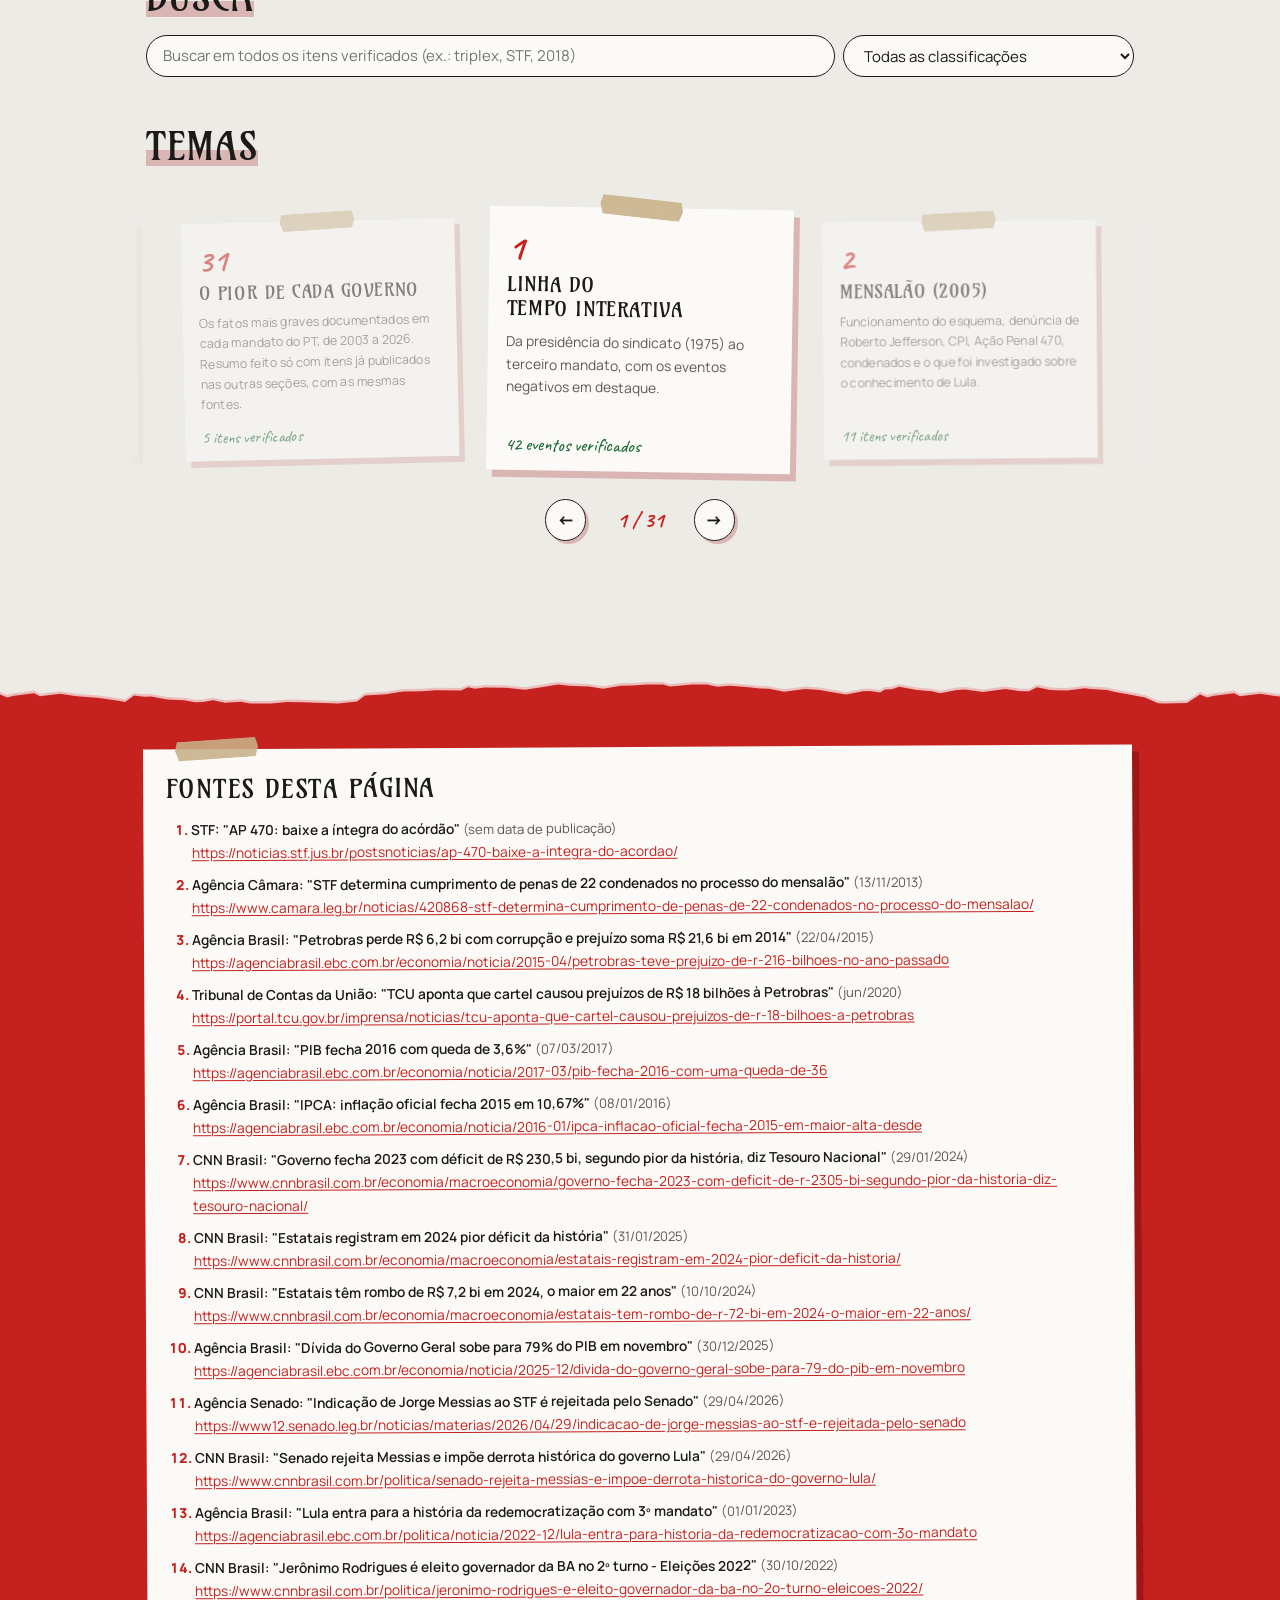
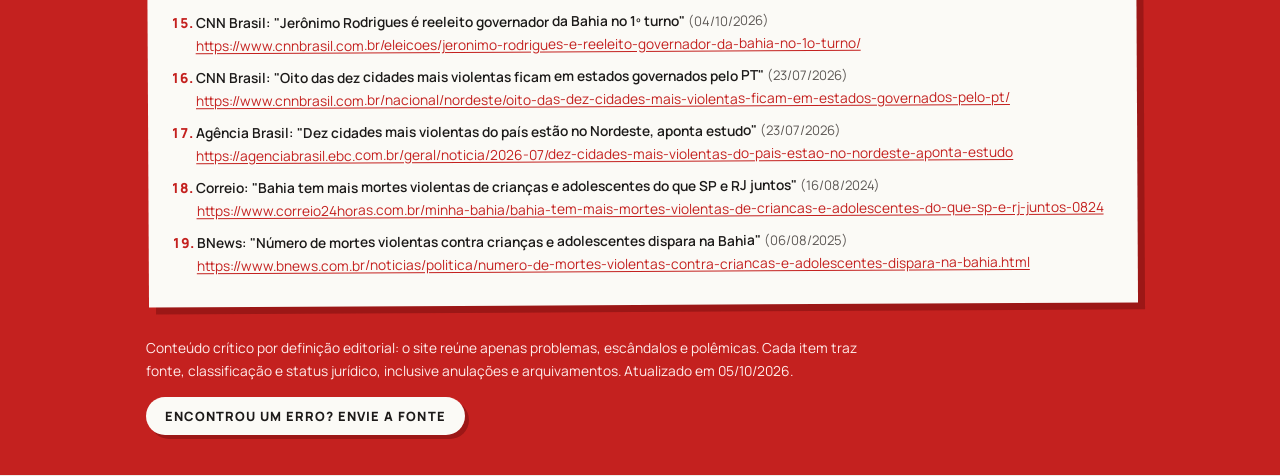
==== commit 8e5697f7: "Carrosséis em laço, selos em letra à mão e remoção das meias-riscas - carrossel.js: números e temas " ====
--- a/index.html
+++ b/index.html
@@ -3,7 +3,7 @@
 <head>
   <meta charset="utf-8">
   <meta name="viewport" content="width=device-width, initial-scale=1">
-  <title>Dossiê Lula e PT – registro crítico com fontes</title>
+  <title>Dossiê Lula e PT: registro crítico com fontes</title>
   <meta name="description" content="Problemas, escândalos e polêmicas da trajetória de Lula e do PT, com fonte, classificação e status jurídico em cada item.">
   <link rel="stylesheet" href="assets/css/site.css">
 </head>
--- a/assets/css/site.css
+++ b/assets/css/site.css
@@ -14,11 +14,8 @@
   --sombra-rosa: #d9b5b3;
   --fita: #c8b188;
   --fato: #1d6a3a;
-  --fato-fundo: #e2f0e5;
   --acusacao: #7a5a00;
-  --acusacao-fundo: #f8eecb;
   --analise: #1d4f8f;
-  --analise-fundo: #e2ebf7;
   --titulo: "Amarante", "Bodoni MT", Georgia, serif;
   --mao: "Caveat", "Segoe Print", "Bradley Hand", cursive;
   --sans: "Manrope", system-ui, -apple-system, "Segoe UI", Roboto, sans-serif;
@@ -66,12 +63,13 @@
   clip-path: polygon(3% 0, 97% 4%, 100% 50%, 96% 100%, 4% 96%, 0 45%); }
 .bilhete::before { top: -.65rem; left: 50%; margin-left: -2.6rem; transform: rotate(4deg); }
 
-/* Selos de classificação: etiquetas arredondadas */
-.selo { display: inline-block; font-size: .74rem; font-weight: 600; padding: .12rem .65rem; border-radius: 99px; border: 1.5px solid currentColor; white-space: nowrap; }
-.selo-fato { color: var(--fato); background: var(--fato-fundo); }
-.selo-acusacao { color: var(--acusacao); background: var(--acusacao-fundo); }
-.selo-analise { color: var(--analise); background: var(--analise-fundo); }
+/* Selos de classificação: anotação à mão na cor da classe */
+.selo { display: inline-block; font: 500 1.2rem/1 var(--mao); white-space: nowrap; }
+.selo-fato { color: var(--fato); }
+.selo-acusacao { color: var(--acusacao); }
+.selo-analise { color: var(--analise); }
 .legenda { list-style: none; padding: 0; display: grid; gap: .6rem; }
+.legenda .selo { margin-right: .35rem; }
 .legenda span:last-child { color: var(--tinta-suave); font-size: .9rem; }
 
 /* Itens: folhas de papel com sombra rosada e fita no canto */
@@ -218,6 +216,20 @@
 .cartao-tema.inclinado::after { opacity: 1; }
 .faixa-pior.inclinado { background-image: radial-gradient(20rem circle at var(--mx, 50%) var(--my, 50%), rgb(255 255 255 / .2), transparent 65%); }
 
+/* Carrossel (assets/js/carrossel.js): cartões lado a lado, o do centro em foco e as bordas sumindo */
+.carrossel { position: relative; display: flex; grid-template-columns: none; gap: 1rem; margin: 0 -1.1rem; padding: 1.5rem max(1.1rem, calc(50% - 9.5rem)) 1.7rem; overflow-x: auto; scroll-snap-type: x mandatory; scrollbar-width: none; overscroll-behavior-x: contain;
+  -webkit-mask-image: linear-gradient(90deg, transparent, #000 5%, #000 95%, transparent); mask-image: linear-gradient(90deg, transparent, #000 5%, #000 95%, transparent); }
+.carrossel::-webkit-scrollbar { display: none; }
+.carrossel > * { flex: 0 0 min(19rem, 62vw); scroll-snap-align: center; opacity: .5; scale: .9; cursor: pointer; transition: opacity .35s ease, scale .35s ease, transform .15s ease, box-shadow .15s ease; }
+.carrossel > .em-foco { opacity: 1; scale: 1; cursor: auto; }
+.carrossel-salto { scroll-snap-type: none; }
+.carrossel-salto > * { transition: none; }
+.carrossel-controles { display: flex; align-items: center; justify-content: center; gap: 1.1rem; margin: 0 0 2.4rem; }
+.carrossel-conta { min-width: 4.5rem; text-align: center; font: 700 1.35rem/1 var(--mao); color: var(--acento); font-variant-numeric: tabular-nums; }
+.carrossel-seta { font: 800 1.1rem/1 var(--sans); width: 2.6rem; height: 2.6rem; color: var(--tinta); background: var(--papel); border: 1.5px solid var(--tinta); border-radius: 50%; cursor: pointer; box-shadow: 3px 3px 0 var(--sombra-rosa); }
+.carrossel-seta:hover:not(:disabled) { background: var(--acento); border-color: var(--acento); color: #fff; }
+.carrossel-seta:disabled { opacity: .35; cursor: default; }
+
 /* Letreiro com os temas, numa tira escura logo abaixo da capa */
 .letreiro { overflow: hidden; padding: 1.6rem 0; margin-bottom: -1.2rem; }
 .letreiro-tira { min-height: 2.4rem; background: var(--tinta); color: var(--papel); margin: 0 -2%; padding: .7rem 0 .6rem; transform: rotate(-1deg); box-shadow: 0 5px 0 var(--sombra-rosa); }
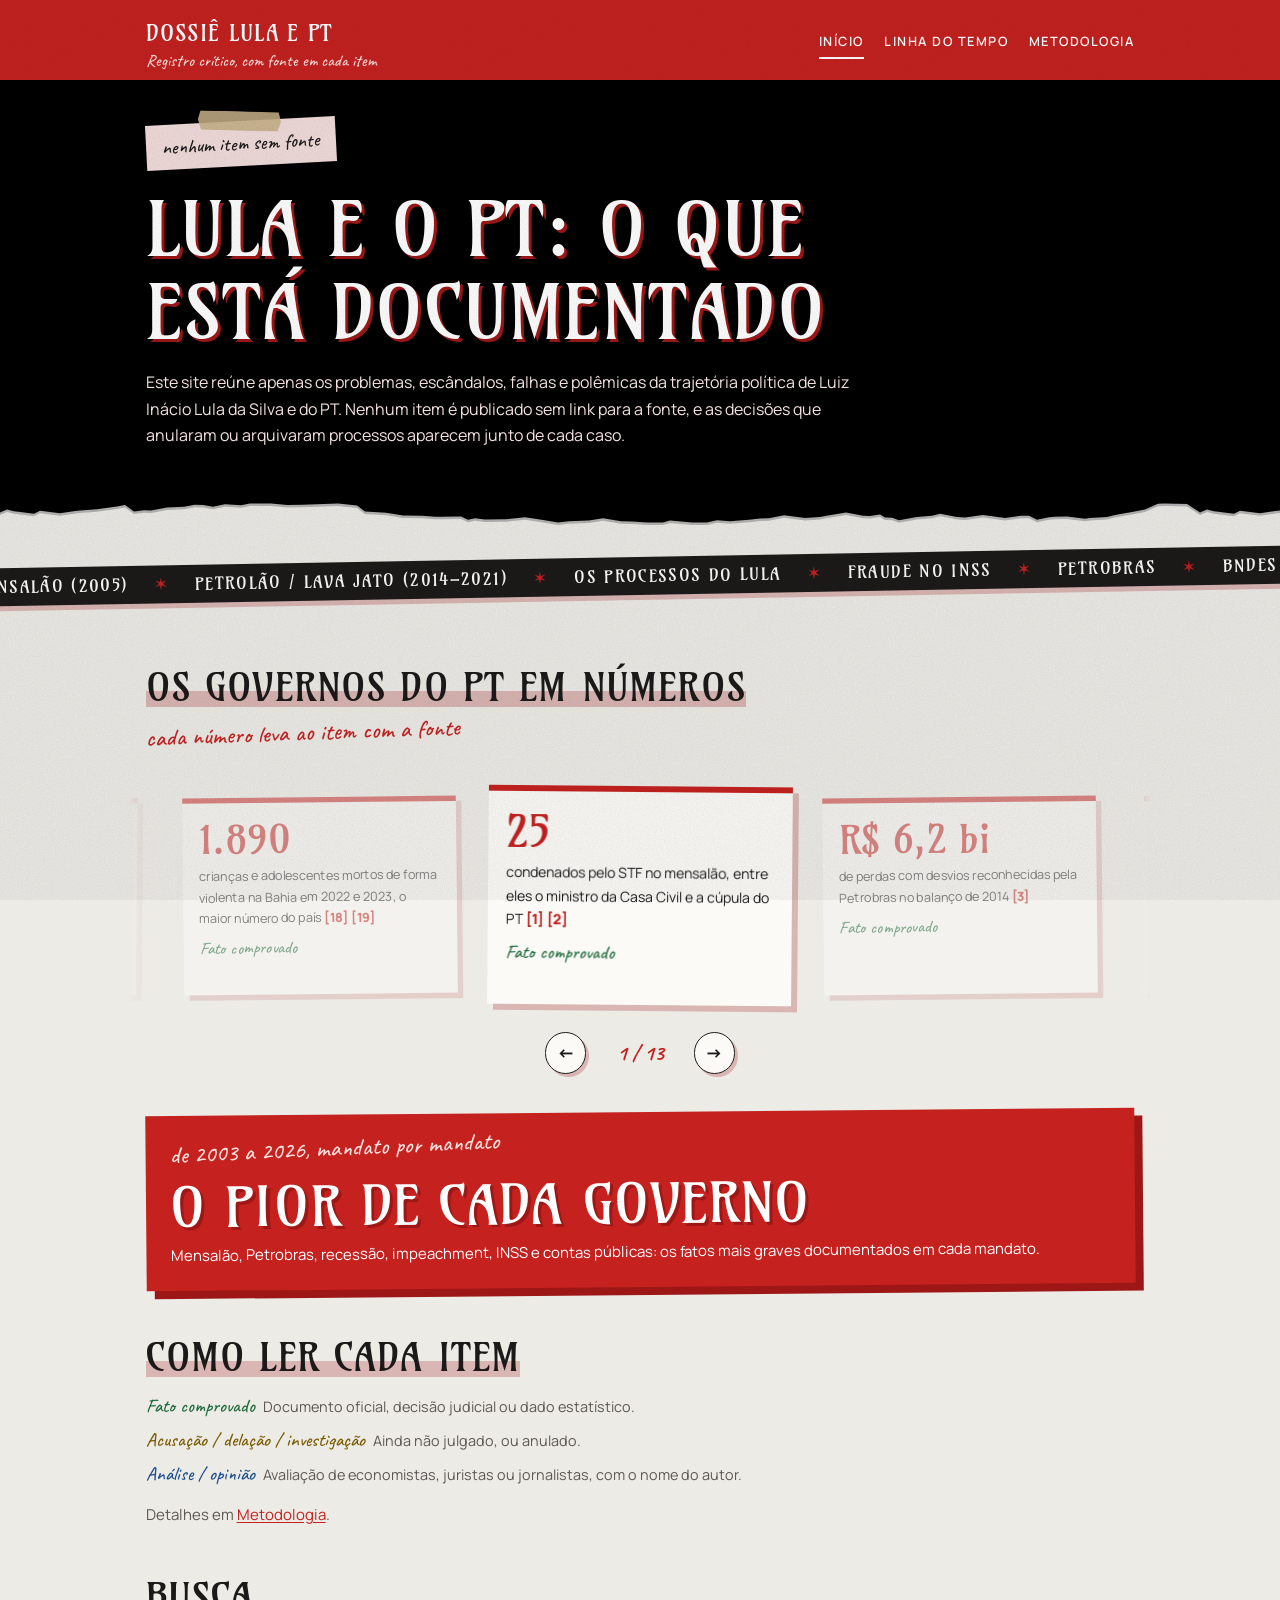
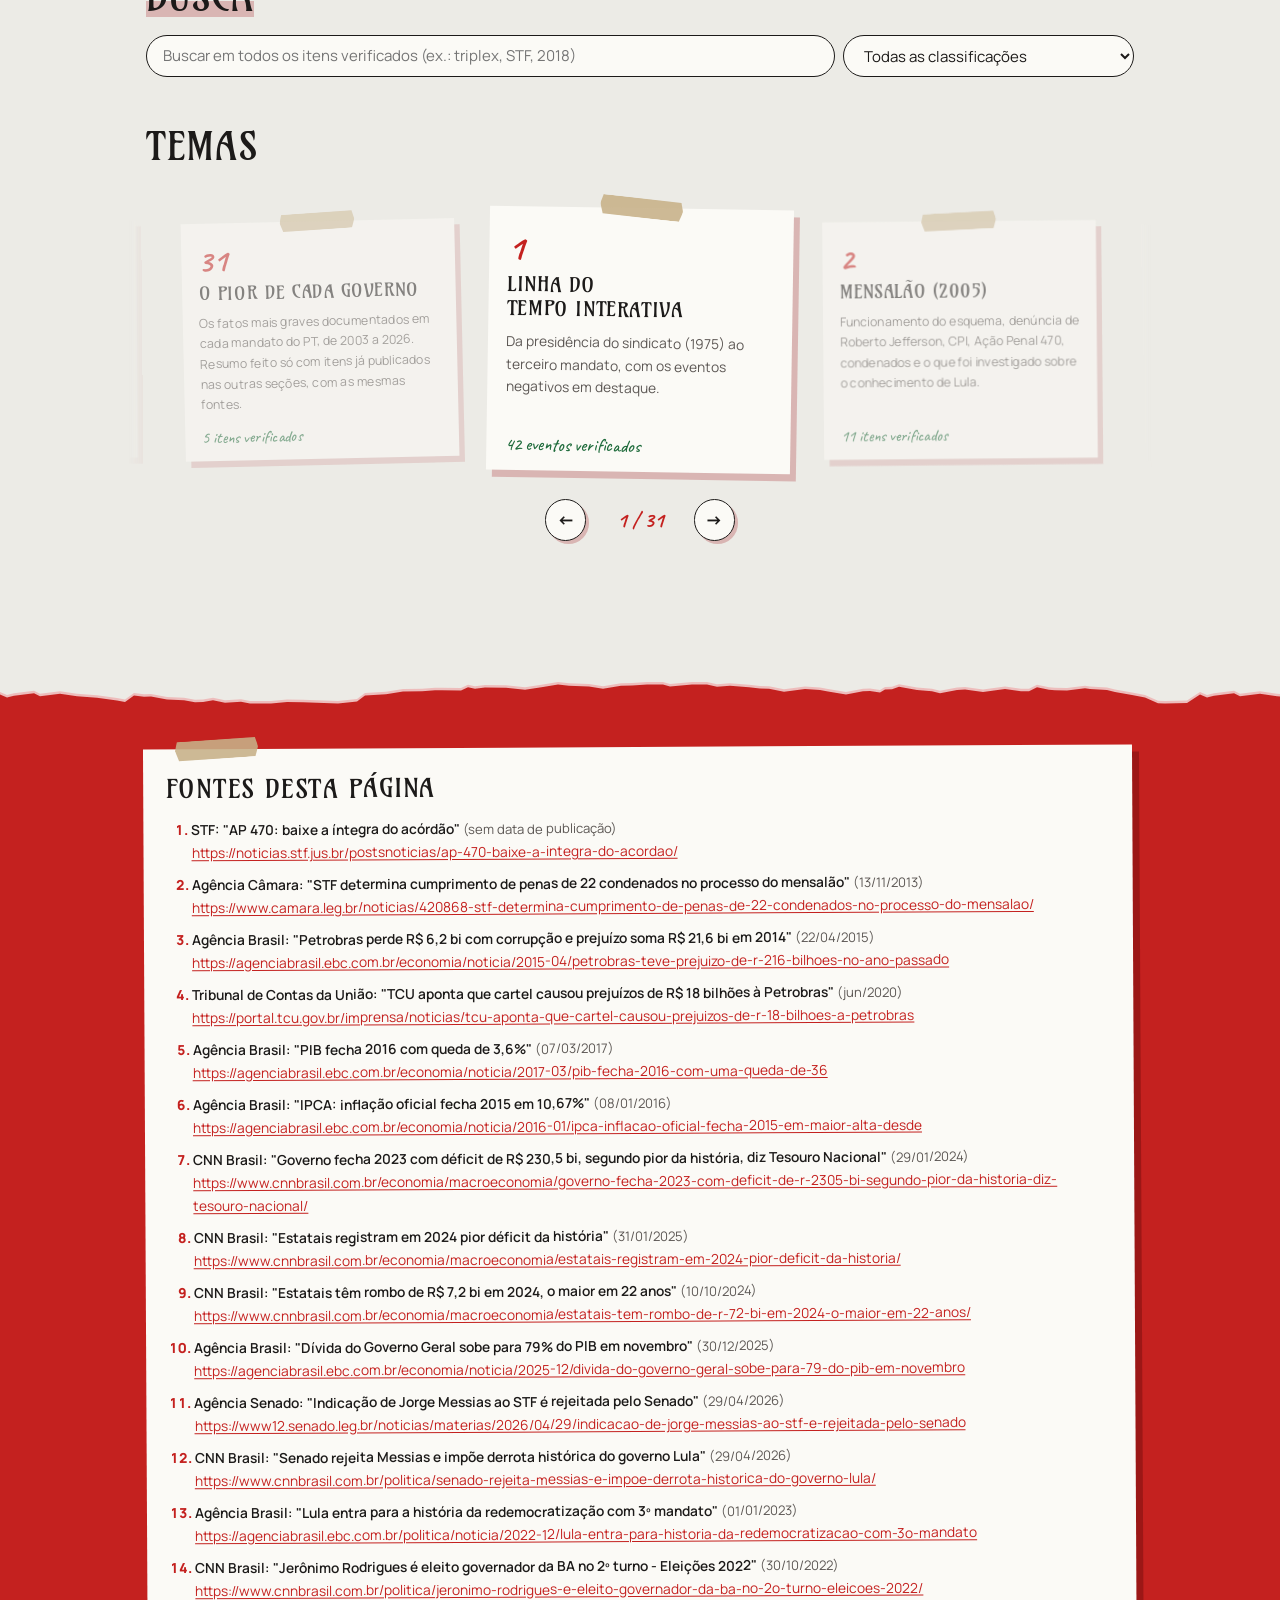
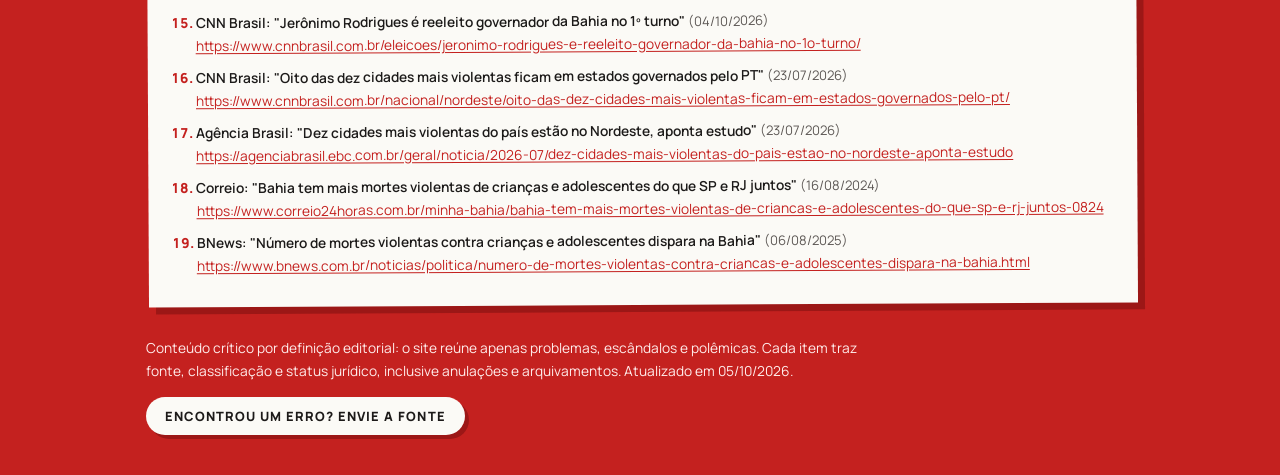
==== commit 5629a36f: "Favicon de estrela vermelha e imagem de prévia para links compartilhados - assets/img: favicon em SV" ====
--- a/index.html
+++ b/index.html
@@ -5,6 +5,19 @@
   <meta name="viewport" content="width=device-width, initial-scale=1">
   <title>Dossiê Lula e PT: registro crítico com fontes</title>
   <meta name="description" content="Problemas, escândalos e polêmicas da trajetória de Lula e do PT, com fonte, classificação e status jurídico em cada item.">
+  <link rel="icon" href="assets/img/favicon.svg" type="image/svg+xml">
+  <link rel="apple-touch-icon" href="assets/img/apple-touch-icon.png">
+  <meta property="og:type" content="website">
+  <meta property="og:site_name" content="Dossiê Lula e PT">
+  <meta property="og:locale" content="pt_BR">
+  <meta property="og:url" content="https://rainzrz.github.io/ForaLula/">
+  <meta property="og:title" content="Lula e o PT: o que está documentado">
+  <meta property="og:description" content="Problemas, escândalos e polêmicas da trajetória de Lula e do PT, com fonte, classificação e status jurídico em cada item.">
+  <meta property="og:image" content="https://rainzrz.github.io/ForaLula/assets/img/previa.jpg">
+  <meta property="og:image:width" content="1200">
+  <meta property="og:image:height" content="630">
+  <meta property="og:image:alt" content="Lula e o PT: o que está documentado. Dossiê Lula e PT, nenhum item sem fonte.">
+  <meta name="twitter:card" content="summary_large_image">
   <link rel="stylesheet" href="assets/css/site.css">
 </head>
 <body>
